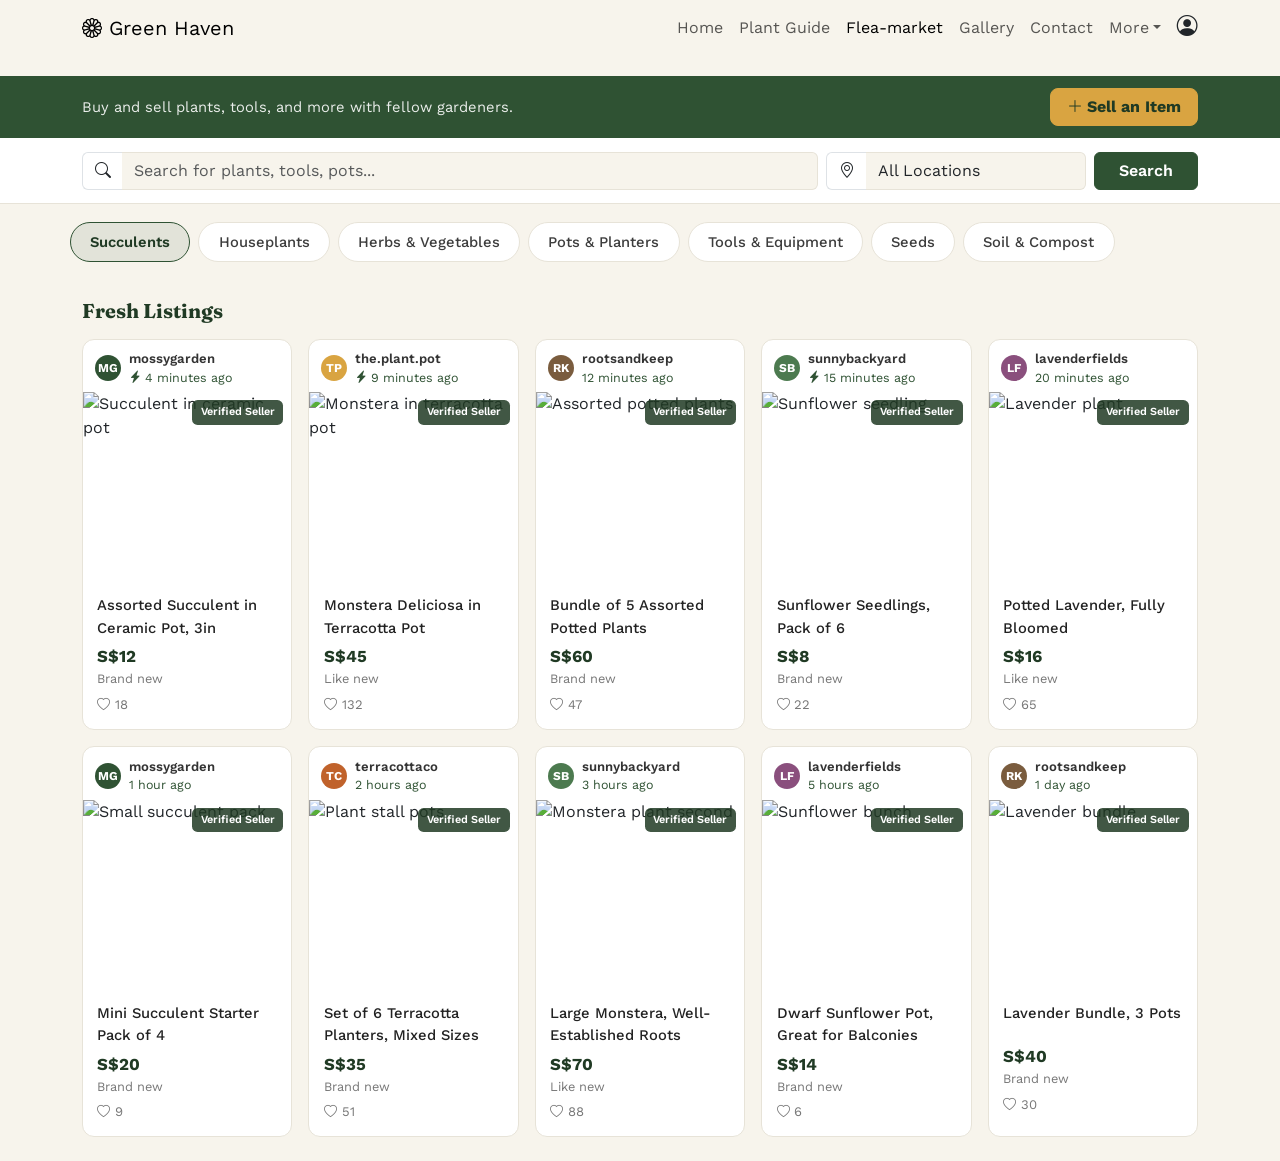
==== Flea-market.html @ 7d21c36a "Rename marketplace.html to Flea-market.html" ====
<!DOCTYPE html>
<html lang="en">
<head>
  <meta charset="UTF-8" />
  <meta name="viewport" content="width=device-width, initial-scale=1.0" />
  <title>Marketplace | Green Haven</title>

  <link href="https://cdn.jsdelivr.net/npm/bootstrap@5.3.3/dist/css/bootstrap.min.css" rel="stylesheet">
  <link rel="stylesheet" href="https://cdn.jsdelivr.net/npm/bootstrap-icons@1.11.3/font/bootstrap-icons.css">
  <link rel="preconnect" href="https://fonts.googleapis.com">
  <link href="https://fonts.googleapis.com/css2?family=Fraunces:opsz,wght@9..144,400;9..144,600;9..144,700&family=Work+Sans:wght@400;500;600;700&display=swap" rel="stylesheet">
  <link rel="stylesheet" href="theme.css">

  <!-- ============================================================
       MARKETPLACE-SPECIFIC STYLES
       Same forest-green / cream palette as the rest of Green Haven.
       Layout (top search bar, category pill row, listing grid with
       seller/avatar/timestamp/price/likes) is inspired by classic
       marketplace UIs, rebuilt here with original branding, copy,
       and gardening-specific categories/listings.
       ============================================================ -->
  <style>
    :root {
      --gh-forest: #2f5233;
      --gh-forest-dark: #203a24;
      --gh-cream: #f7f4ec;
      --gh-gold: #d9a441;
      --gh-border: #e7e3d8;
    }

    body {
      font-family: 'Work Sans', sans-serif;
      background-color: var(--gh-cream);
      padding-top: 4.75rem; /* space for the fixed navbar above */
    }
    h1, h2, h3, .brand-font { font-family: 'Fraunces', serif; }

    /* Login icon used in the shared navbar (index-7.html) */
    .nav-login-icon {
      color: inherit;
      font-size: 1.3rem;
      line-height: 1;
      margin-left: .5rem;
      display: inline-flex;
      align-items: center;
    }
    .nav-login-icon:hover { color: var(--gh-gold); }

    /* ---------- Sell bar (sits below the fixed navbar) ---------- */
    .sell-bar {
      background: var(--gh-forest);
      padding: .75rem 0;
    }
    .sell-bar-label {
      color: rgba(255,255,255,0.9);
      font-size: .92rem;
    }
    .btn-sell {
      background: var(--gh-gold);
      border-color: var(--gh-gold);
      color: var(--gh-forest-dark);
      font-weight: 700;
      border-radius: .5rem;
    }
    .btn-sell:hover {
      background: #c8933a;
      border-color: #c8933a;
      color: var(--gh-forest-dark);
    }

    /* ---------- Search row ---------- */
    .search-row { background: #fff; border-bottom: 1px solid var(--gh-border); padding: .85rem 0; }
    .search-row .form-control, .search-row .form-select {
      border-color: var(--gh-border);
      background: var(--gh-cream);
    }
    .search-row .form-control:focus, .search-row .form-select:focus {
      border-color: var(--gh-forest);
      box-shadow: 0 0 0 .2rem rgba(47,82,51,.12);
    }
    .btn-market-search {
      background: var(--gh-forest); border-color: var(--gh-forest); color: #fff; font-weight: 600;
    }
    .btn-market-search:hover { background: var(--gh-forest-dark); color: #fff; }

    /* ---------- Category pills ---------- */
    .category-row { padding: 1.1rem 0 .3rem; }
    .cat-pill {
      border: 1px solid var(--gh-border);
      background: #fff;
      color: #3d3d3d;
      border-radius: 2rem;
      padding: .5rem 1.2rem;
      font-weight: 500;
      font-size: .92rem;
      white-space: nowrap;
    }
    .cat-pill.active {
      background: rgba(47,82,51,.1);
      border-color: var(--gh-forest);
      color: var(--gh-forest-dark);
      font-weight: 600;
    }
    .cat-pill:hover { border-color: var(--gh-forest); }

    /* ---------- Listing cards ---------- */
    .listing-card {
      border: 1px solid var(--gh-border);
      border-radius: .75rem;
      overflow: hidden;
      background: #fff;
      transition: box-shadow .15s ease, transform .15s ease;
      height: 100%;
    }
    .listing-card:hover {
      box-shadow: 0 .75rem 1.5rem rgba(32,58,36,.10);
      transform: translateY(-2px);
    }
    .listing-seller {
      display: flex; align-items: center; gap: .5rem;
      padding: .6rem .75rem .3rem;
      font-size: .82rem;
    }
    .seller-avatar {
      width: 26px; height: 26px; border-radius: 50%;
      display: flex; align-items: center; justify-content: center;
      color: #fff; font-weight: 700; font-size: .75rem; flex-shrink: 0;
    }
    .seller-name { font-weight: 600; color: #333; }
    .seller-time { color: var(--gh-forest); font-size: .78rem; }
    .listing-img-wrap { position: relative; }
    .listing-img-wrap img { width: 100%; height: 190px; object-fit: cover; display: block; }
    .verified-badge {
      position: absolute; top: .5rem; right: .5rem;
      background: rgba(32,58,36,.85);
      color: #fff; font-size: .68rem; font-weight: 600;
      padding: .25rem .55rem; border-radius: .35rem;
    }
    .listing-body { padding: .75rem .9rem .9rem; }
    .listing-title {
      font-size: .92rem; font-weight: 500; color: #222;
      display: -webkit-box; -webkit-line-clamp: 2; -webkit-box-orient: vertical;
      overflow: hidden; min-height: 2.5em; margin-bottom: .35rem;
    }
    .listing-price { font-weight: 700; font-size: 1.05rem; color: var(--gh-forest-dark); }
    .listing-condition { font-size: .8rem; color: #777; margin-bottom: .4rem; }
    .listing-likes { font-size: .82rem; color: #777; display: flex; align-items: center; gap: .3rem; }

    .section-heading {
      font-weight: 700; color: var(--gh-forest-dark); margin: 0;
    }
  </style>
</head>
<body>

  <!-- ============================================================
       SITE NAVBAR — same nav used across the rest of Green Haven
       (Home / Plant Guide / Flea-market / Gallery / Contact / More
       dropdown / login icon), fixed to the top and unchanged.
       ============================================================ -->
  <nav class="navbar navbar-expand-lg fixed-top navbar-custom">
    <div class="container">
      <a class="navbar-brand" href="index.html">
        <i class="bi bi-flower1"></i> Green Haven
      </a>
      <button class="navbar-toggler" type="button" data-bs-toggle="collapse" data-bs-target="#navMenu">
        <span class="navbar-toggler-icon"></span>
      </button>
      <div class="collapse navbar-collapse" id="navMenu">
        <ul class="navbar-nav ms-auto align-items-lg-center">
          <li class="nav-item"><a class="nav-link" href="index.html">Home</a></li>
          <li class="nav-item"><a class="nav-link" href="plant-guide.html">Plant Guide</a></li>
          <li class="nav-item"><a class="nav-link active" aria-current="page" href="Flea-market.html">Flea-market</a></li>
          <li class="nav-item"><a class="nav-link" href="gallery.html">Gallery</a></li>
          <li class="nav-item"><a class="nav-link" href="contact.html">Contact</a></li>
          <li class="nav-item dropdown">
            <a class="nav-link dropdown-toggle" href="#" role="button" data-bs-toggle="dropdown" aria-expanded="false">More</a>
            <ul class="dropdown-menu dropdown-menu-end">
              <li><a class="dropdown-item" href="#seasons">Seasonal Calendar</a></li>
              <li><a class="dropdown-item" href="#faq">FAQ</a></li>
              <li><hr class="dropdown-divider"></li>
              <li><a class="dropdown-item" href="#checklist">Free Checklist</a></li>
            </ul>
          </li>
          <li class="nav-item">
            <a class="nav-login-icon" href="login.html" aria-label="Log in" title="Log in">
              <i class="bi bi-person-circle"></i>
            </a>
          </li>
        </ul>
      </div>
    </div>
  </nav>

  <!-- ============================================================
       SELL BAR — sits directly below the fixed navbar (not inside
       it), so the Sell button has its own row and never competes
       with the nav links for space.
       ============================================================ -->
  <div class="sell-bar">
    <div class="container d-flex justify-content-between align-items-center flex-wrap gap-2">
      <span class="sell-bar-label">Buy and sell plants, tools, and more with fellow gardeners.</span>
      <button class="btn btn-sell px-3"><i class="bi bi-plus-lg me-1"></i>Sell an Item</button>
    </div>
  </div>

  <!-- ============================================================
       SEARCH ROW
       ============================================================ -->
  <div class="search-row">
    <div class="container d-flex flex-column flex-md-row gap-2">
      <div class="input-group flex-grow-1">
        <span class="input-group-text bg-white border-end-0"><i class="bi bi-search"></i></span>
        <input type="text" class="form-control border-start-0" placeholder="Search for plants, tools, pots...">
      </div>
      <div class="input-group" style="max-width: 260px;">
        <span class="input-group-text bg-white border-end-0"><i class="bi bi-geo-alt"></i></span>
        <select class="form-select border-start-0">
          <option>All Locations</option>
          <option>North</option>
          <option>South</option>
          <option>East</option>
          <option>West</option>
        </select>
      </div>
      <button class="btn btn-market-search px-4">Search</button>
    </div>
  </div>

  <!-- ============================================================
       CATEGORY PILLS
       ============================================================ -->
  <div class="container category-row">
    <div class="d-flex gap-2 overflow-auto pb-2">
      <button class="cat-pill active">Succulents</button>
      <button class="cat-pill">Houseplants</button>
      <button class="cat-pill">Herbs &amp; Vegetables</button>
      <button class="cat-pill">Pots &amp; Planters</button>
      <button class="cat-pill">Tools &amp; Equipment</button>
      <button class="cat-pill">Seeds</button>
      <button class="cat-pill">Soil &amp; Compost</button>
    </div>
  </div>

  <!-- ============================================================
       LISTING GRID
       ============================================================ -->
  <div class="container py-4">
    <h2 class="section-heading h5 mb-3">Fresh Listings</h2>

    <div class="row row-cols-2 row-cols-sm-3 row-cols-md-4 row-cols-lg-5 g-3">

      <div class="col">
        <div class="listing-card">
          <div class="listing-seller">
            <div class="seller-avatar" style="background:#2f5233;">MG</div>
            <div>
              <div class="seller-name">mossygarden</div>
              <div class="seller-time"><i class="bi bi-lightning-charge-fill"></i> 4 minutes ago</div>
            </div>
          </div>
          <div class="listing-img-wrap">
            <img src="https://images.unsplash.com/photo-1567440140538-b4ca8765ce75?w=500" alt="Succulent in ceramic pot">
            <span class="verified-badge">Verified Seller</span>
          </div>
          <div class="listing-body">
            <div class="listing-title">Assorted Succulent in Ceramic Pot, 3in</div>
            <div class="listing-price">S$12</div>
            <div class="listing-condition">Brand new</div>
            <div class="listing-likes"><i class="bi bi-heart"></i> 18</div>
          </div>
        </div>
      </div>

      <div class="col">
        <div class="listing-card">
          <div class="listing-seller">
            <div class="seller-avatar" style="background:#d9a441;">TP</div>
            <div>
              <div class="seller-name">the.plant.pot</div>
              <div class="seller-time"><i class="bi bi-lightning-charge-fill"></i> 9 minutes ago</div>
            </div>
          </div>
          <div class="listing-img-wrap">
            <img src="https://images.unsplash.com/photo-1762755647813-017e128a4ba0?w=500" alt="Monstera in terracotta pot">
            <span class="verified-badge">Verified Seller</span>
          </div>
          <div class="listing-body">
            <div class="listing-title">Monstera Deliciosa in Terracotta Pot</div>
            <div class="listing-price">S$45</div>
            <div class="listing-condition">Like new</div>
            <div class="listing-likes"><i class="bi bi-heart"></i> 132</div>
          </div>
        </div>
      </div>

      <div class="col">
        <div class="listing-card">
          <div class="listing-seller">
            <div class="seller-avatar" style="background:#7a5c3e;">RK</div>
            <div>
              <div class="seller-name">rootsandkeep</div>
              <div class="seller-time">12 minutes ago</div>
            </div>
          </div>
          <div class="listing-img-wrap">
            <img src="https://images.unsplash.com/photo-1520157646479-22f25713523d?w=500" alt="Assorted potted plants">
            <span class="verified-badge">Verified Seller</span>
          </div>
          <div class="listing-body">
            <div class="listing-title">Bundle of 5 Assorted Potted Plants</div>
            <div class="listing-price">S$60</div>
            <div class="listing-condition">Brand new</div>
            <div class="listing-likes"><i class="bi bi-heart"></i> 47</div>
          </div>
        </div>
      </div>

      <div class="col">
        <div class="listing-card">
          <div class="listing-seller">
            <div class="seller-avatar" style="background:#4c7a4f;">SB</div>
            <div>
              <div class="seller-name">sunnybackyard</div>
              <div class="seller-time"><i class="bi bi-lightning-charge-fill"></i> 15 minutes ago</div>
            </div>
          </div>
          <div class="listing-img-wrap">
            <img src="https://images.unsplash.com/photo-1470509037663-253afd7f0f51?w=500" alt="Sunflower seedling">
            <span class="verified-badge">Verified Seller</span>
          </div>
          <div class="listing-body">
            <div class="listing-title">Sunflower Seedlings, Pack of 6</div>
            <div class="listing-price">S$8</div>
            <div class="listing-condition">Brand new</div>
            <div class="listing-likes"><i class="bi bi-heart"></i> 22</div>
          </div>
        </div>
      </div>

      <div class="col">
        <div class="listing-card">
          <div class="listing-seller">
            <div class="seller-avatar" style="background:#8a4f7d;">LF</div>
            <div>
              <div class="seller-name">lavenderfields</div>
              <div class="seller-time">20 minutes ago</div>
            </div>
          </div>
          <div class="listing-img-wrap">
            <img src="https://images.unsplash.com/photo-1466781783364-36c955e42a7f?w=500" alt="Lavender plant">
            <span class="verified-badge">Verified Seller</span>
          </div>
          <div class="listing-body">
            <div class="listing-title">Potted Lavender, Fully Bloomed</div>
            <div class="listing-price">S$16</div>
            <div class="listing-condition">Like new</div>
            <div class="listing-likes"><i class="bi bi-heart"></i> 65</div>
          </div>
        </div>
      </div>

      <div class="col">
        <div class="listing-card">
          <div class="listing-seller">
            <div class="seller-avatar" style="background:#2f5233;">MG</div>
            <div>
              <div class="seller-name">mossygarden</div>
              <div class="seller-time">1 hour ago</div>
            </div>
          </div>
          <div class="listing-img-wrap">
            <img src="https://images.unsplash.com/photo-1567440140538-b4ca8765ce75?w=500" alt="Small succulent pack">
            <span class="verified-badge">Verified Seller</span>
          </div>
          <div class="listing-body">
            <div class="listing-title">Mini Succulent Starter Pack of 4</div>
            <div class="listing-price">S$20</div>
            <div class="listing-condition">Brand new</div>
            <div class="listing-likes"><i class="bi bi-heart"></i> 9</div>
          </div>
        </div>
      </div>

      <div class="col">
        <div class="listing-card">
          <div class="listing-seller">
            <div class="seller-avatar" style="background:#c0622b;">TC</div>
            <div>
              <div class="seller-name">terracottaco</div>
              <div class="seller-time">2 hours ago</div>
            </div>
          </div>
          <div class="listing-img-wrap">
            <img src="https://images.unsplash.com/photo-1520157646479-22f25713523d?w=500" alt="Plant stall pots">
            <span class="verified-badge">Verified Seller</span>
          </div>
          <div class="listing-body">
            <div class="listing-title">Set of 6 Terracotta Planters, Mixed Sizes</div>
            <div class="listing-price">S$35</div>
            <div class="listing-condition">Brand new</div>
            <div class="listing-likes"><i class="bi bi-heart"></i> 51</div>
          </div>
        </div>
      </div>

      <div class="col">
        <div class="listing-card">
          <div class="listing-seller">
            <div class="seller-avatar" style="background:#4c7a4f;">SB</div>
            <div>
              <div class="seller-name">sunnybackyard</div>
              <div class="seller-time">3 hours ago</div>
            </div>
          </div>
          <div class="listing-img-wrap">
            <img src="https://images.unsplash.com/photo-1762755647813-017e128a4ba0?w=500" alt="Monstera plant second">
            <span class="verified-badge">Verified Seller</span>
          </div>
          <div class="listing-body">
            <div class="listing-title">Large Monstera, Well-Established Roots</div>
            <div class="listing-price">S$70</div>
            <div class="listing-condition">Like new</div>
            <div class="listing-likes"><i class="bi bi-heart"></i> 88</div>
          </div>
        </div>
      </div>

      <div class="col">
        <div class="listing-card">
          <div class="listing-seller">
            <div class="seller-avatar" style="background:#8a4f7d;">LF</div>
            <div>
              <div class="seller-name">lavenderfields</div>
              <div class="seller-time">5 hours ago</div>
            </div>
          </div>
          <div class="listing-img-wrap">
            <img src="https://images.unsplash.com/photo-1470509037663-253afd7f0f51?w=500" alt="Sunflower bunch">
            <span class="verified-badge">Verified Seller</span>
          </div>
          <div class="listing-body">
            <div class="listing-title">Dwarf Sunflower Pot, Great for Balconies</div>
            <div class="listing-price">S$14</div>
            <div class="listing-condition">Brand new</div>
            <div class="listing-likes"><i class="bi bi-heart"></i> 6</div>
          </div>
        </div>
      </div>

      <div class="col">
        <div class="listing-card">
          <div class="listing-seller">
            <div class="seller-avatar" style="background:#7a5c3e;">RK</div>
            <div>
              <div class="seller-name">rootsandkeep</div>
              <div class="seller-time">1 day ago</div>
            </div>
          </div>
          <div class="listing-img-wrap">
            <img src="https://images.unsplash.com/photo-1466781783364-36c955e42a7f?w=500" alt="Lavender bundle">
            <span class="verified-badge">Verified Seller</span>
          </div>
          <div class="listing-body">
            <div class="listing-title">Lavender Bundle, 3 Pots</div>
            <div class="listing-price">S$40</div>
            <div class="listing-condition">Brand new</div>
            <div class="listing-likes"><i class="bi bi-heart"></i> 30</div>
          </div>
        </div>
      </div>

    </div>
  </div>

  <script src="https://cdn.jsdelivr.net/npm/bootstrap@5.3.3/dist/js/bootstrap.bundle.min.js"></script>
  <script>
    // Simple visual toggle for category pills (no filtering logic wired up yet)
    document.querySelectorAll('.cat-pill').forEach(pill => {
      pill.addEventListener('click', () => {
        document.querySelectorAll('.cat-pill').forEach(p => p.classList.remove('active'));
        pill.classList.add('active');
      });
    });
  </script>
</body>
</html>
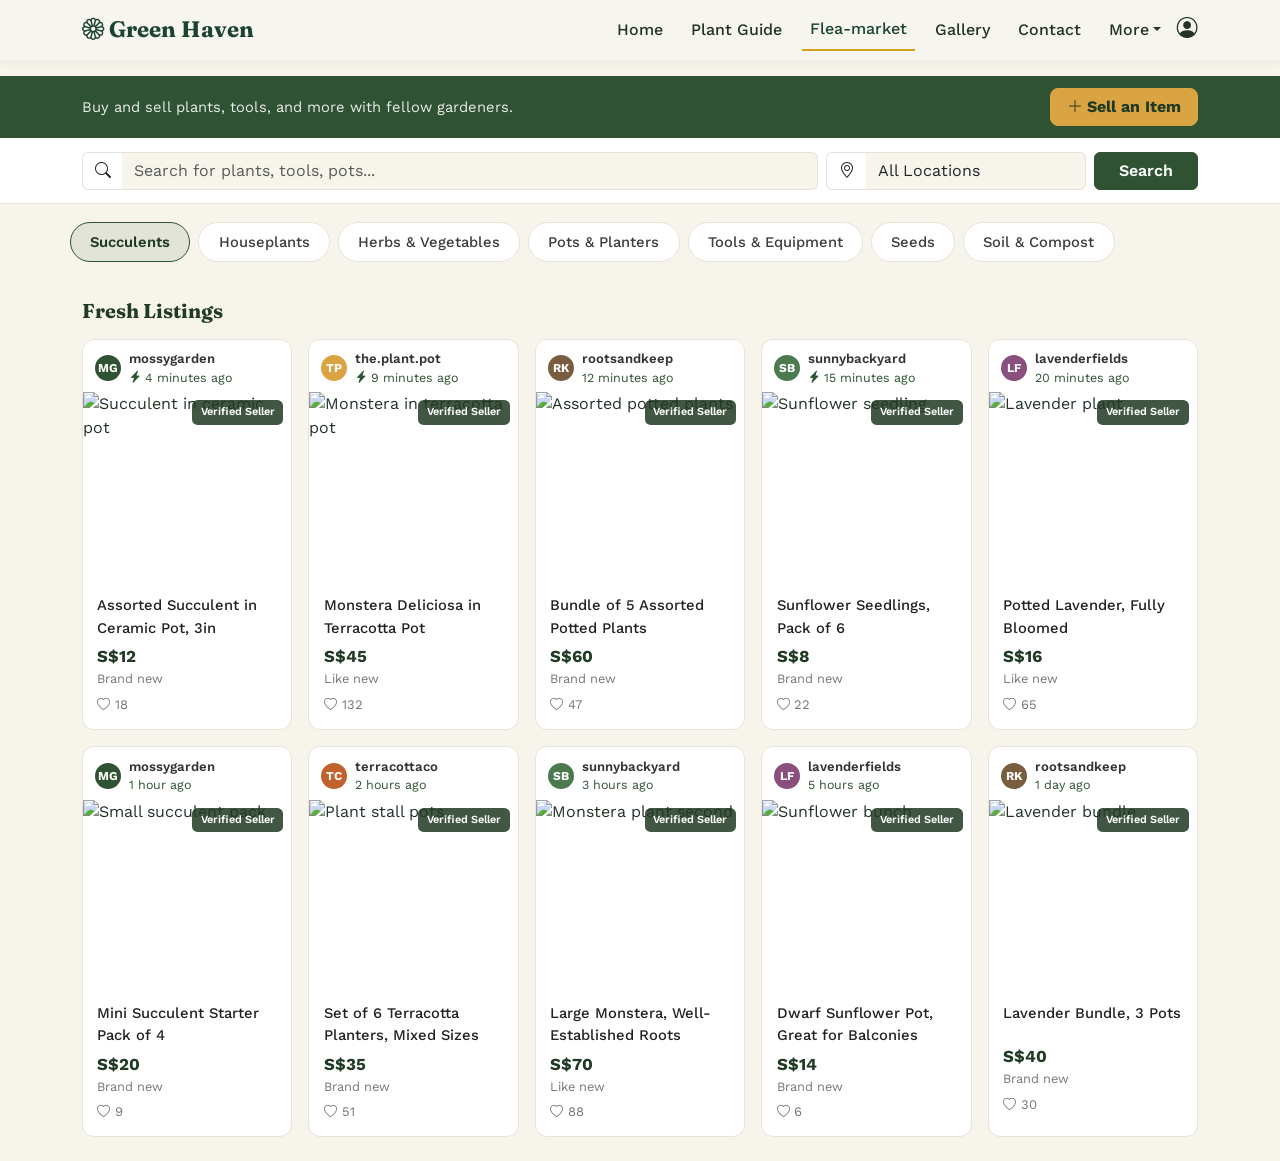
==== commit 944084db: "Update Flea-market.html" ====
--- a/Flea-market.html
+++ b/Flea-market.html
@@ -9,7 +9,7 @@
   <link rel="stylesheet" href="https://cdn.jsdelivr.net/npm/bootstrap-icons@1.11.3/font/bootstrap-icons.css">
   <link rel="preconnect" href="https://fonts.googleapis.com">
   <link href="https://fonts.googleapis.com/css2?family=Fraunces:opsz,wght@9..144,400;9..144,600;9..144,700&family=Work+Sans:wght@400;500;600;700&display=swap" rel="stylesheet">
-  <link rel="stylesheet" href="theme.css">
+  <link rel="stylesheet" href="style.css">
 
   <!-- ============================================================
        MARKETPLACE-SPECIFIC STYLES
@@ -34,6 +34,18 @@
       padding-top: 4.75rem; /* space for the fixed navbar above */
     }
     h1, h2, h3, .brand-font { font-family: 'Fraunces', serif; }
+
+    /* Match the homepage's fonts: Fraunces for the brand/headings,
+       Work Sans for nav links and body copy — set explicitly here
+       so this page matches even if style.css doesn't cover it. */
+    .navbar-custom .navbar-brand {
+      font-family: 'Fraunces', serif;
+      font-weight: 700;
+    }
+    .navbar-custom .nav-link {
+      font-family: 'Work Sans', sans-serif;
+      font-weight: 500;
+    }
 
     /* Login icon used in the shared navbar (index-7.html) */
     .nav-login-icon {
--- a/style.css
+++ b/style.css
@@ -0,0 +1,363 @@
+/* ==================================================================
+   GREEN HAVEN — THEME STYLESHEET
+   ==================================================================
+   What is this file for?
+   HTML builds the STRUCTURE of the page (headings, buttons, boxes).
+   This CSS file controls how that structure LOOKS (colors, fonts,
+   spacing, hover effects). Bootstrap already gives us default
+   styling — everything below either fine-tunes Bootstrap's look or
+   adds styling for things Bootstrap doesn't include out of the box.
+
+   Explaining this file in your presentation = easy marks for
+   "effective use of CSS".
+   ================================================================== */
+
+
+/* ------------------------------------------------------------------
+   1. DESIGN TOKENS (a.k.a. CSS Variables)
+   ------------------------------------------------------------------
+   Think of this block like a box of labelled paint cans sitting on a
+   shelf. Instead of typing the color code "#1b4332" every single
+   time we want that shade of green, we give it a nickname ONE time
+   here — "--forest" — and then reuse that nickname everywhere else
+   in the file by writing var(--forest).
+
+   Why bother? Two big reasons:
+   1) Consistency — every section automatically uses the exact same
+      greens/golds, so the whole site "matches" without us having to
+      manually copy color codes around.
+   2) Easy changes — if you decide the green should be a shade
+      darker, you only edit it in this ONE spot, and it updates
+      everywhere on the whole site automatically.
+
+   :root just means "the whole page can see these variables."
+------------------------------------------------------------------- */
+:root {
+  --forest: #1b4332;      /* deep green  - headings, navbar, footer   */
+  --sage: #74a57f;        /* mid green   - secondary accents          */
+  --parchment: #f7f5ef;   /* warm off-white - section backgrounds     */
+  --marigold: #d4a017;    /* golden accent - buttons, highlights      */
+  --text-dark: #223227;   /* default body text color                 */
+
+  --font-display: 'Fraunces', serif;    /* used for headings only    */
+  --font-body: 'Work Sans', sans-serif; /* used for normal paragraphs*/
+}
+
+/* The <body> tag wraps the ENTIRE visible page, so styling it here
+   sets the "default" look that every other element inherits from,
+   unless we override it later. */
+body {
+  font-family: var(--font-body);   /* use our body font everywhere by default */
+  color: var(--text-dark);         /* default text color                      */
+  background-color: #ffffff;       /* plain white page background             */
+
+  /* Our navbar is "fixed-top" (stuck to the top of the screen, see
+     the HTML file). Without this next line, the hero section would
+     be hidden UNDERNEATH the navbar when the page first loads. This
+     padding pushes all the page content down just enough to clear it. */
+  padding-top: 70px;
+}
+
+/* Apply our chosen "display" font to every heading and the logo text,
+   so they all feel like they belong to the same brand. */
+h1, h2, h3, .navbar-brand {
+  font-family: var(--font-display);
+}
+
+
+/* ------------------------------------------------------------------
+   2. NAVBAR
+   ------------------------------------------------------------------
+   Bootstrap gives the navbar its basic behavior (the hamburger menu,
+   the collapsing on mobile, etc). Here we're just repainting its
+   colors to match our garden theme instead of Bootstrap's defaults.
+------------------------------------------------------------------- */
+.navbar-custom {
+  background-color: var(--parchment);
+  box-shadow: 0 2px 10px rgba(0,0,0,0.06); /* a very soft shadow underneath the bar */
+}
+
+.navbar-custom .navbar-brand {
+  color: var(--forest);
+  font-weight: 700;   /* 700 = bold */
+  font-size: 1.4rem;  /* "rem" is a relative unit; 1.4rem = 1.4x the default text size */
+}
+
+.navbar-custom .nav-link {
+  color: var(--text-dark);
+  font-weight: 500;       /* slightly bold, but lighter than the logo */
+  margin-left: 0.75rem;   /* adds a bit of breathing room between menu links */
+}
+
+/* This rule fires in TWO situations:
+   (a) .active     -> the link for whatever page you're currently on
+   (b) :hover      -> whenever the mouse is resting on top of a link
+   Both get the same treatment: turn green and get a gold underline,
+   so it's obvious to the user where they are / what they're pointing at. */
+.navbar-custom .nav-link.active,
+.navbar-custom .nav-link:hover {
+  color: var(--forest);
+  border-bottom: 2px solid var(--marigold);
+}
+
+
+/* ------------------------------------------------------------------
+   3. HERO SECTION (the big banner at the top of the homepage)
+   ------------------------------------------------------------------
+   This is plain CSS rather than a Bootstrap component, because we
+   needed a custom full-screen photo background, which Bootstrap
+   doesn't provide a ready-made class for.
+------------------------------------------------------------------- */
+.hero {
+  min-height: 90vh; /* "vh" = viewport height. 90vh means "90% of the
+                        visible browser window's height," so the hero
+                        always feels big regardless of screen size. */
+
+  /* This next property is doing TWO things stacked on top of each
+     other, separated by the comma:
+       1) linear-gradient(...)  -> a solid dark-green, semi-transparent
+          color tint (the "rgba" numbers include an opacity of 0.72,
+          meaning it's 72% solid, 28% see-through).
+       2) url('...')            -> the actual photo underneath.
+     Layering the dark tint OVER the photo is what keeps our white
+     text easy to read — a photo alone is often too busy/bright for
+     white text to stand out clearly on its own. This is a common,
+     accessible technique called a "scrim" or "overlay". */
+  background:
+    linear-gradient(rgba(27,67,50,0.72), rgba(27,67,50,0.72)),
+    url('https://images.unsplash.com/photo-1416879595882-3373a0480b5b?w=1600') center/cover no-repeat;
+}
+
+/* The small uppercase label above the big headline
+   (e.g. "A COMMUNITY FOR BEGINNER GARDENERS") */
+.eyebrow {
+  letter-spacing: 2px;        /* adds a little space between each letter */
+  text-transform: uppercase;  /* forces the text to show as CAPITAL letters */
+  color: var(--marigold);
+  font-size: 0.9rem;
+  font-weight: 600;
+}
+
+/* Bootstrap's default button colors are blue/gray/etc. Since our
+   "Start Exploring" button needed a custom gold color that matches
+   our theme, we wrote our own class instead of using a built-in
+   Bootstrap button color. */
+.btn-hero {
+  background-color: var(--marigold);
+  color: var(--forest);
+  font-weight: 600;
+  border: none;
+  border-radius: 50px;   /* a large radius like this makes a "pill" shape */
+  padding: 0.75rem 2rem; /* top/bottom padding, then left/right padding */
+
+  /* "transition" tells the browser: "if certain properties change
+     (like on hover, below), don't snap instantly — animate smoothly
+     over 0.2 seconds instead." */
+  transition: transform 0.2s ease, box-shadow 0.2s ease;
+}
+
+/* :hover = "only apply these styles while the mouse is over the button."
+   Together with the transition above, this creates a small, smooth
+   "lift up" animation whenever someone hovers the button. */
+.btn-hero:hover {
+  transform: translateY(-2px); /* moves the button UP by 2 pixels    */
+  box-shadow: 0 6px 16px rgba(0,0,0,0.25); /* adds a soft drop-shadow beneath it */
+  color: var(--forest);
+}
+
+/* A second button style — outlined instead of filled, used for
+   less "urgent" actions like "See All Plants". */
+.btn-outline-forest {
+  border: 2px solid var(--forest);
+  color: var(--forest);
+  border-radius: 50px;
+  font-weight: 600;
+  padding: 0.5rem 1.5rem;
+}
+.btn-outline-forest:hover {
+  background-color: var(--forest); /* fills solid green on hover */
+  color: white;
+}
+
+/* The "Seed / Sprout / Bloom" row underneath the hero button.
+   flex-direction: column stacks the icon ABOVE its text label,
+   instead of side-by-side. */
+.growth-step {
+  color: white;
+  display: flex;
+  flex-direction: column;
+  align-items: center;  /* centers the icon + text horizontally */
+  gap: 0.4rem;           /* small space between the icon and its label */
+  font-size: 0.9rem;
+}
+.stage-icon {
+  font-size: 1.6rem;
+  color: var(--marigold);
+}
+
+
+/* ------------------------------------------------------------------
+   4. GENERAL SECTIONS, CARDS
+   ------------------------------------------------------------------ */
+
+/* Shared style for every big section heading, like
+   "Why People Love Gardening" or "Featured Plants". */
+.section-title {
+  font-weight: 600;
+  color: var(--forest);
+  position: relative;
+}
+
+/* A soft background color used to visually separate one section
+   from the plain-white sections around it (like alternating stripes
+   on a page, which helps guide the eye down the page). */
+.bg-light-green {
+  background-color: var(--parchment);
+}
+
+/* ---- Benefit cards (Stress Relief, Better Air Quality, etc.) ---- */
+.benefit-card {
+  border: none;                              /* remove Bootstrap's default thin border */
+  border-radius: 16px;                       /* rounded corners            */
+  box-shadow: 0 4px 14px rgba(0,0,0,0.06);   /* soft shadow so it "lifts" off the page */
+  transition: transform 0.25s ease, box-shadow 0.25s ease; /* smooth hover animation */
+}
+.benefit-card:hover {
+  transform: translateY(-6px);               /* the card floats upward on hover        */
+  box-shadow: 0 10px 24px rgba(0,0,0,0.12);  /* shadow gets bigger/softer to sell the "lift" */
+}
+.benefit-icon {
+  font-size: 2rem;
+  color: var(--sage);
+  margin-bottom: 0.75rem;
+}
+
+/* ---- Plant cards (Rose, Sunflower, Lavender...) ---- */
+.plant-card {
+  border: none;
+  border-radius: 16px;
+  overflow: hidden;   /* important! this clips the image corners so they
+                          respect the card's rounded border-radius above */
+  box-shadow: 0 4px 14px rgba(0,0,0,0.08);
+  transition: transform 0.25s ease;
+}
+.plant-card:hover {
+  transform: translateY(-6px);
+}
+.plant-card img {
+  height: 200px;        /* forces every photo to the same height, even if
+                            the original images are different sizes     */
+  object-fit: cover;    /* crops the image neatly to fill that height,
+                            instead of stretching/squashing it           */
+}
+
+
+/* ------------------------------------------------------------------
+   5. FOOTER
+   ------------------------------------------------------------------ */
+.footer {
+  background-color: var(--forest);
+}
+.footer-link {
+  color: var(--parchment);
+  text-decoration: none;   /* removes the default underline on links */
+}
+.footer-link:hover {
+  color: var(--marigold);
+}
+
+
+/* ------------------------------------------------------------------
+   6. BACK-TO-TOP BUTTON
+   ------------------------------------------------------------------
+   This button lives in the HTML the whole time, but starts out
+   invisible (display: none). It's our main.js file (see that file's
+   comments) that changes this "display" value to make it appear
+   once the user has scrolled down the page.
+------------------------------------------------------------------- */
+.back-to-top {
+  position: fixed;   /* stays in the same spot on screen even while
+                         the rest of the page scrolls underneath it   */
+  bottom: 24px;
+  right: 24px;
+  border-radius: 50%;  /* 50% radius on a square-ish button = a circle */
+  width: 48px;
+  height: 48px;
+  display: none;       /* hidden by default — JavaScript turns this on */
+  align-items: center;
+  justify-content: center;
+  z-index: 1000;       /* makes sure this button floats ABOVE other content,
+                           instead of getting hidden behind it          */
+}
+
+.nav-login-icon {
+  color: var(--forest);
+  font-size: 1.3rem;
+  margin-left: 0.75rem;
+  line-height: 1;
+  transition: color 0.15s ease;
+}
+.nav-login-icon:hover {
+  color: var(--marigold);
+}
+
+
+/* ==================================================================
+   7. GALLERY PAGE
+   ==================================================================
+   Everything below is specific to gallery.html: the smaller page
+   banner, the "upload your own photo" card, and the photo grid +
+   lightbox. It reuses the same design tokens (colors/fonts) as the
+   rest of the site so it feels like part of the same theme.
+   ================================================================== */
+
+/* Smaller version of the homepage hero, used as the page banner on
+   every "inner" page (like Gallery) instead of the full-height one. */
+.gallery-hero {
+  min-height: 40vh;
+  background: var(--forest);
+}
+
+/* ---- Upload card ---- */
+.upload-card {
+  border: none;
+  border-radius: 20px;
+  box-shadow: 0 6px 20px rgba(0,0,0,0.08);
+}
+
+/* The big clickable/droppable box where a visitor picks their photo.
+   Dashed border is a common visual convention for "drop a file here". */
+.upload-dropzone {
+  border: 2px dashed var(--sage);
+  border-radius: 16px;
+  padding: 2rem;
+  cursor: pointer;
+  background-color: var(--parchment);
+  transition: background-color 0.2s ease, border-color 0.2s ease;
+  min-height: 160px;
+  outline: none;
+}
+.upload-dropzone:hover,
+.upload-dropzone.dragover {
+  background-color: #eef4ee;
+  border-color: var(--forest);
+}
+.upload-icon {
+  font-size: 2.2rem;
+  color: var(--forest);
+  margin-bottom: 0.5rem;
+}
+/* Once a photo is chosen, we swap the icon/text prompt for a small
+   thumbnail preview of the actual file the visitor picked. */
+.upload-dropzone img#previewImg {
+  max-height: 140px;
+  border-radius: 10px;
+  margin-top: 0.75rem;
+  object-fit: cover;
+}
+
+.upload-dropzone:focus,
+  #photoInput:focus {
+  outline: none;
+}
+
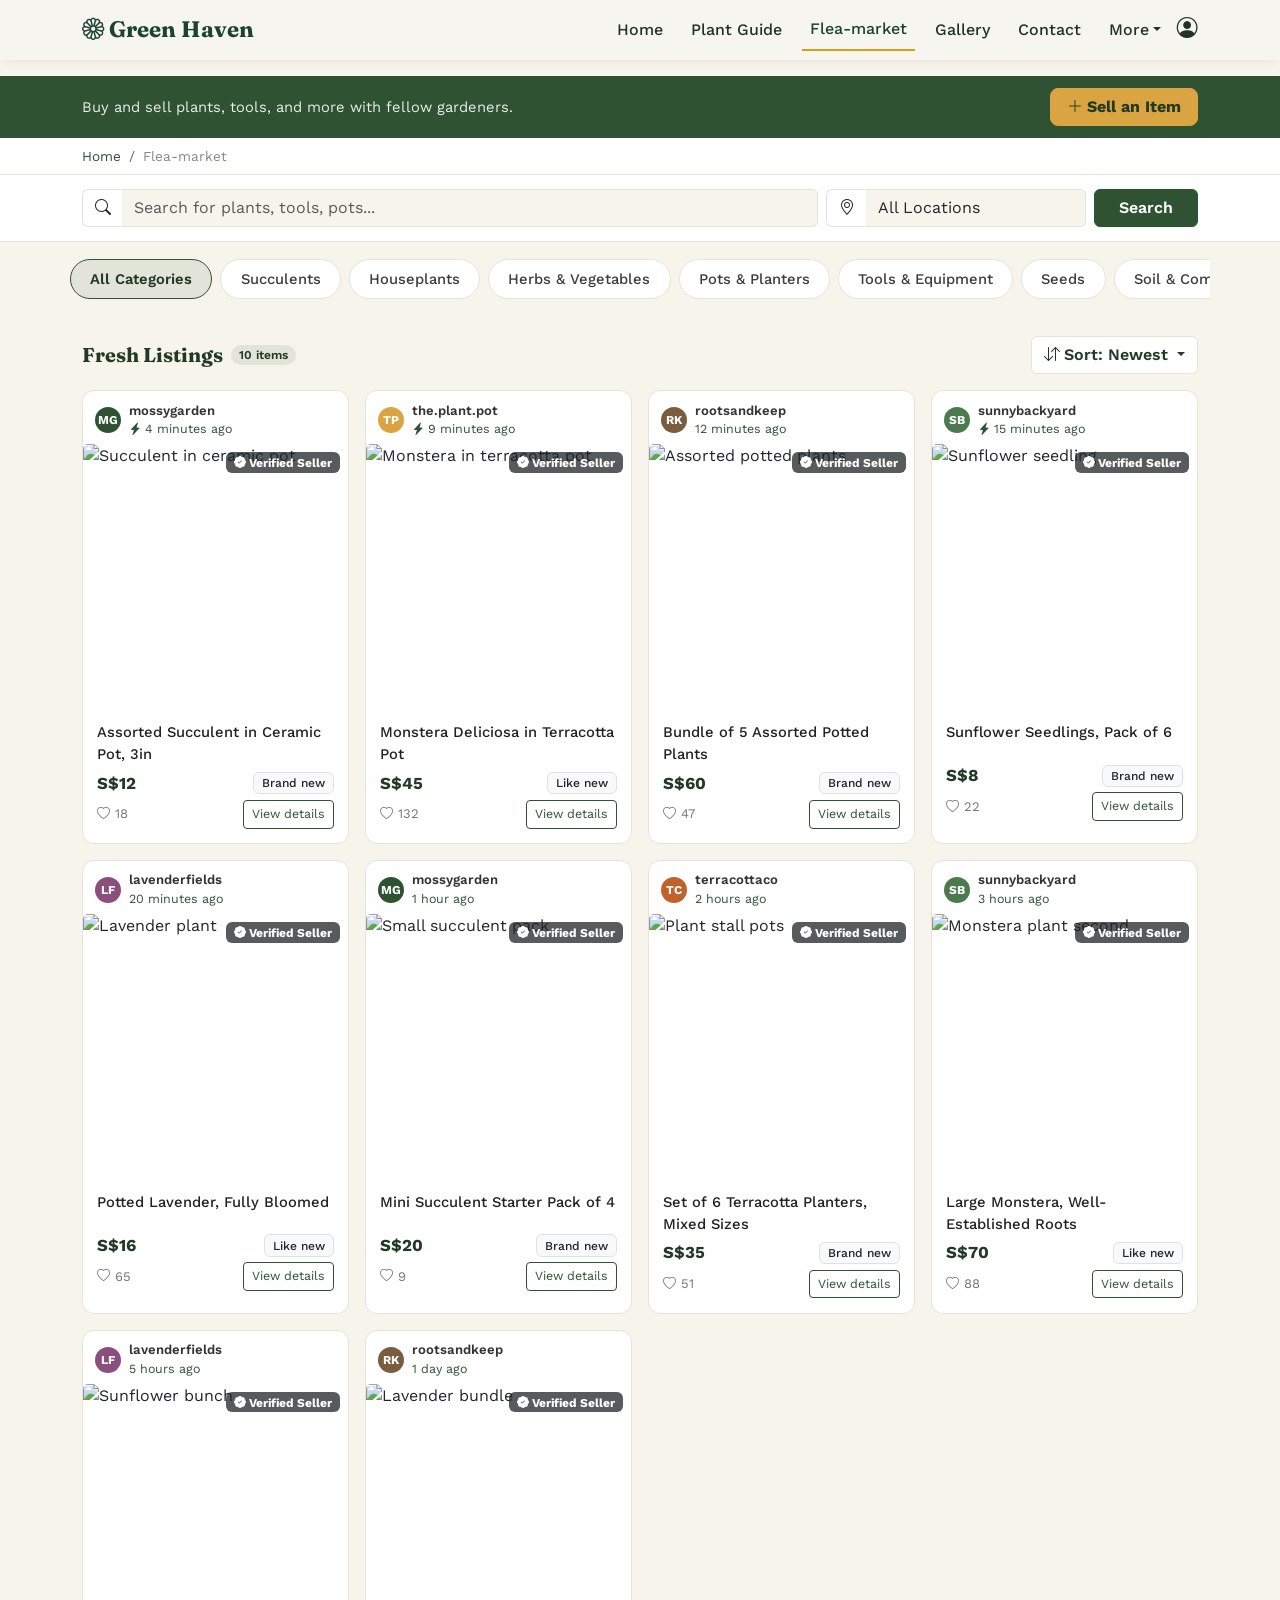
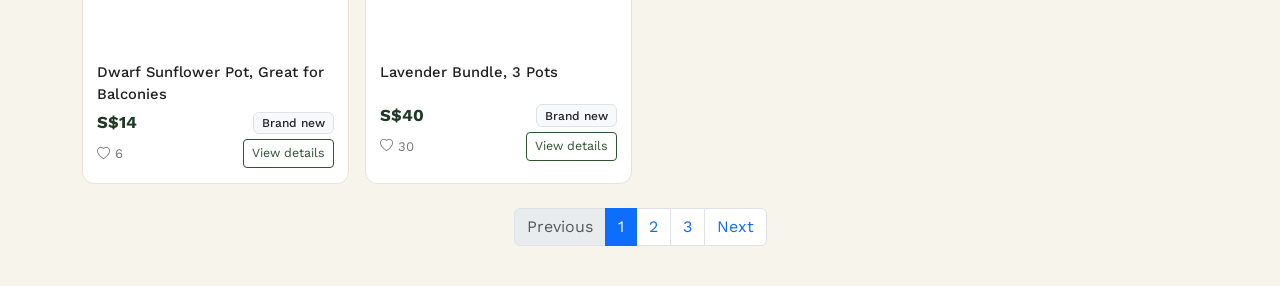
==== commit 51e57c1f: "Update Flea-market.html" ====
--- a/Flea-market.html
+++ b/Flea-market.html
@@ -58,6 +58,13 @@
     }
     .nav-login-icon:hover { color: var(--gh-gold); }
 
+    /* ---------- Breadcrumb ---------- */
+    .breadcrumb-row { background: #fff; border-bottom: 1px solid var(--gh-border); padding: .5rem 0; }
+    .breadcrumb { margin-bottom: 0; font-size: .85rem; }
+    .breadcrumb-item a { color: var(--gh-forest); text-decoration: none; }
+    .breadcrumb-item a:hover { text-decoration: underline; }
+    .breadcrumb-item.active { color: #888; }
+
     /* ---------- Sell bar (sits below the fixed navbar) ---------- */
     .sell-bar {
       background: var(--gh-forest);
@@ -115,7 +122,21 @@
     }
     .cat-pill:hover { border-color: var(--gh-forest); }
 
-    /* ---------- Listing cards ---------- */
+    /* ---------- Sort / toolbar row ---------- */
+    .toolbar-row { display: flex; align-items: center; justify-content: space-between; flex-wrap: wrap; gap: .75rem; }
+    .results-badge { background: rgba(47,82,51,.1); color: var(--gh-forest-dark); font-weight: 600; }
+    #sortDropdownBtn {
+      border-color: var(--gh-border);
+      background: #fff;
+      color: var(--gh-forest-dark);
+      font-weight: 600;
+    }
+    #sortDropdownBtn:hover, #sortDropdownBtn:focus { border-color: var(--gh-forest); }
+    .dropdown-item.active, .dropdown-item:active {
+      background: var(--gh-forest);
+    }
+
+    /* ---------- Listing cards (Bootstrap .card, restyled) ---------- */
     .listing-card {
       border: 1px solid var(--gh-border);
       border-radius: .75rem;
@@ -123,10 +144,15 @@
       background: #fff;
       transition: box-shadow .15s ease, transform .15s ease;
       height: 100%;
+      cursor: pointer;
     }
     .listing-card:hover {
       box-shadow: 0 .75rem 1.5rem rgba(32,58,36,.10);
       transform: translateY(-2px);
+    }
+    .listing-card:focus-visible {
+      outline: 2px solid var(--gh-forest);
+      outline-offset: 2px;
     }
     .listing-seller {
       display: flex; align-items: center; gap: .5rem;
@@ -141,12 +167,9 @@
     .seller-name { font-weight: 600; color: #333; }
     .seller-time { color: var(--gh-forest); font-size: .78rem; }
     .listing-img-wrap { position: relative; }
-    .listing-img-wrap img { width: 100%; height: 190px; object-fit: cover; display: block; }
+    .listing-img-wrap .card-img-top { width: 100%; aspect-ratio: 1 / 1; height: auto; object-fit: cover; display: block; }
     .verified-badge {
       position: absolute; top: .5rem; right: .5rem;
-      background: rgba(32,58,36,.85);
-      color: #fff; font-size: .68rem; font-weight: 600;
-      padding: .25rem .55rem; border-radius: .35rem;
     }
     .listing-body { padding: .75rem .9rem .9rem; }
     .listing-title {
@@ -155,11 +178,36 @@
       overflow: hidden; min-height: 2.5em; margin-bottom: .35rem;
     }
     .listing-price { font-weight: 700; font-size: 1.05rem; color: var(--gh-forest-dark); }
-    .listing-condition { font-size: .8rem; color: #777; margin-bottom: .4rem; }
+    .listing-condition.badge { font-weight: 500; }
     .listing-likes { font-size: .82rem; color: #777; display: flex; align-items: center; gap: .3rem; }
+    .btn-view-details {
+      font-size: .78rem;
+      color: var(--gh-forest);
+      border-color: var(--gh-forest);
+    }
+    .btn-view-details:hover { background: var(--gh-forest); color: #fff; }
 
     .section-heading {
       font-weight: 700; color: var(--gh-forest-dark); margin: 0;
+    }
+
+    .no-results {
+      display: none;
+      text-align: center;
+      padding: 3rem 1rem;
+      color: #777;
+    }
+
+    /* ---------- Details modal ---------- */
+    #listingModal .modal-content { border-radius: .9rem; overflow: hidden; border: none; }
+    #listingModal .modal-header { border-bottom: 1px solid var(--gh-border); }
+    #listingModal .modal-img { width: 100%; max-height: 340px; object-fit: cover; border-radius: .6rem; }
+    #listingModal .modal-price { font-size: 1.6rem; font-weight: 700; color: var(--gh-forest-dark); }
+    #listingModal .list-group-item { border-color: var(--gh-border); font-size: .9rem; }
+    #listingModal .modal-seller-avatar {
+      width: 42px; height: 42px; border-radius: 50%;
+      display: flex; align-items: center; justify-content: center;
+      color: #fff; font-weight: 700; font-size: 1rem; flex-shrink: 0;
     }
   </style>
 </head>
@@ -181,7 +229,7 @@
       <div class="collapse navbar-collapse" id="navMenu">
         <ul class="navbar-nav ms-auto align-items-lg-center">
           <li class="nav-item"><a class="nav-link" href="index.html">Home</a></li>
-          <li class="nav-item"><a class="nav-link" href="plant-guide.html">Plant Guide</a></li>
+          <li class="nav-item"><a class="nav-link" href="plantguide.html">Plant Guide</a></li>
           <li class="nav-item"><a class="nav-link active" aria-current="page" href="Flea-market.html">Flea-market</a></li>
           <li class="nav-item"><a class="nav-link" href="gallery.html">Gallery</a></li>
           <li class="nav-item"><a class="nav-link" href="contact.html">Contact</a></li>
@@ -212,7 +260,21 @@
   <div class="sell-bar">
     <div class="container d-flex justify-content-between align-items-center flex-wrap gap-2">
       <span class="sell-bar-label">Buy and sell plants, tools, and more with fellow gardeners.</span>
-      <button class="btn btn-sell px-3"><i class="bi bi-plus-lg me-1"></i>Sell an Item</button>
+      <button class="btn btn-sell px-3" data-bs-toggle="modal" data-bs-target="#sellModal"><i class="bi bi-plus-lg me-1"></i>Sell an Item</button>
+    </div>
+  </div>
+
+  <!-- ============================================================
+       BREADCRUMB
+       ============================================================ -->
+  <div class="breadcrumb-row">
+    <div class="container">
+      <nav aria-label="breadcrumb">
+        <ol class="breadcrumb">
+          <li class="breadcrumb-item"><a href="index.html">Home</a></li>
+          <li class="breadcrumb-item active" aria-current="page">Flea-market</li>
+        </ol>
+      </nav>
     </div>
   </div>
 
@@ -223,19 +285,19 @@
     <div class="container d-flex flex-column flex-md-row gap-2">
       <div class="input-group flex-grow-1">
         <span class="input-group-text bg-white border-end-0"><i class="bi bi-search"></i></span>
-        <input type="text" class="form-control border-start-0" placeholder="Search for plants, tools, pots...">
+        <input type="text" id="searchInput" class="form-control border-start-0" placeholder="Search for plants, tools, pots...">
       </div>
       <div class="input-group" style="max-width: 260px;">
         <span class="input-group-text bg-white border-end-0"><i class="bi bi-geo-alt"></i></span>
-        <select class="form-select border-start-0">
-          <option>All Locations</option>
-          <option>North</option>
-          <option>South</option>
-          <option>East</option>
-          <option>West</option>
+        <select id="locationSelect" class="form-select border-start-0">
+          <option value="all">All Locations</option>
+          <option value="North">North</option>
+          <option value="South">South</option>
+          <option value="East">East</option>
+          <option value="West">West</option>
         </select>
       </div>
-      <button class="btn btn-market-search px-4">Search</button>
+      <button id="searchBtn" class="btn btn-market-search px-4">Search</button>
     </div>
   </div>
 
@@ -243,14 +305,15 @@
        CATEGORY PILLS
        ============================================================ -->
   <div class="container category-row">
-    <div class="d-flex gap-2 overflow-auto pb-2">
-      <button class="cat-pill active">Succulents</button>
-      <button class="cat-pill">Houseplants</button>
-      <button class="cat-pill">Herbs &amp; Vegetables</button>
-      <button class="cat-pill">Pots &amp; Planters</button>
-      <button class="cat-pill">Tools &amp; Equipment</button>
-      <button class="cat-pill">Seeds</button>
-      <button class="cat-pill">Soil &amp; Compost</button>
+    <div class="d-flex gap-2 overflow-auto pb-2" id="categoryRow">
+      <button class="cat-pill active" data-category="all">All Categories</button>
+      <button class="cat-pill" data-category="Succulents">Succulents</button>
+      <button class="cat-pill" data-category="Houseplants">Houseplants</button>
+      <button class="cat-pill" data-category="Herbs &amp; Vegetables">Herbs &amp; Vegetables</button>
+      <button class="cat-pill" data-category="Pots &amp; Planters">Pots &amp; Planters</button>
+      <button class="cat-pill" data-category="Tools &amp; Equipment">Tools &amp; Equipment</button>
+      <button class="cat-pill" data-category="Seeds">Seeds</button>
+      <button class="cat-pill" data-category="Soil &amp; Compost">Soil &amp; Compost</button>
     </div>
   </div>
 
@@ -258,12 +321,37 @@
        LISTING GRID
        ============================================================ -->
   <div class="container py-4">
-    <h2 class="section-heading h5 mb-3">Fresh Listings</h2>
-
-    <div class="row row-cols-2 row-cols-sm-3 row-cols-md-4 row-cols-lg-5 g-3">
-
-      <div class="col">
-        <div class="listing-card">
+
+    <div class="toolbar-row mb-3">
+      <div class="d-flex align-items-center gap-2">
+        <h2 class="section-heading h5 mb-0">Fresh Listings</h2>
+        <span class="badge results-badge rounded-pill" id="resultsCount">10 items</span>
+      </div>
+
+      <div class="dropdown">
+        <button class="btn btn-outline-secondary dropdown-toggle" type="button" id="sortDropdownBtn" data-bs-toggle="dropdown" aria-expanded="false">
+          <i class="bi bi-arrow-down-up me-1"></i><span id="sortLabel">Sort: Newest</span>
+        </button>
+        <ul class="dropdown-menu dropdown-menu-end" aria-labelledby="sortDropdownBtn">
+          <li><a class="dropdown-item sort-option active" href="#" data-sort="newest">Newest First</a></li>
+          <li><a class="dropdown-item sort-option" href="#" data-sort="price-asc">Price: Low to High</a></li>
+          <li><a class="dropdown-item sort-option" href="#" data-sort="price-desc">Price: High to Low</a></li>
+          <li><a class="dropdown-item sort-option" href="#" data-sort="likes-desc">Most Liked</a></li>
+          <li><a class="dropdown-item sort-option" href="#" data-sort="title-asc">Title: A to Z</a></li>
+        </ul>
+      </div>
+    </div>
+
+    <div class="row row-cols-2 row-cols-sm-3 row-cols-md-3 row-cols-lg-4 g-3" id="listingGrid">
+
+      <div class="col listing-col" data-category="Succulents" data-location="North" data-price="12" data-likes="18" data-minutes="4" data-title="Assorted Succulent in Ceramic Pot, 3in">
+        <div class="card listing-card" tabindex="0" role="button"
+             data-title="Assorted Succulent in Ceramic Pot, 3in"
+             data-price="S$12" data-category="Succulents" data-location="North"
+             data-condition="Brand new" data-likes="18" data-time="4 minutes ago"
+             data-seller="mossygarden" data-avatar-bg="#2f5233" data-avatar-initials="MG"
+             data-img="https://images.unsplash.com/photo-1567440140538-b4ca8765ce75?w=500"
+             data-desc="A cheerful little trio of assorted succulents planted in a glazed ceramic pot. Low-maintenance and perfect for a sunny windowsill or desk. Comes with drainage hole and saucer.">
           <div class="listing-seller">
             <div class="seller-avatar" style="background:#2f5233;">MG</div>
             <div>
@@ -272,20 +360,31 @@
             </div>
           </div>
           <div class="listing-img-wrap">
-            <img src="https://images.unsplash.com/photo-1567440140538-b4ca8765ce75?w=500" alt="Succulent in ceramic pot">
-            <span class="verified-badge">Verified Seller</span>
-          </div>
-          <div class="listing-body">
-            <div class="listing-title">Assorted Succulent in Ceramic Pot, 3in</div>
-            <div class="listing-price">S$12</div>
-            <div class="listing-condition">Brand new</div>
-            <div class="listing-likes"><i class="bi bi-heart"></i> 18</div>
-          </div>
-        </div>
-      </div>
-
-      <div class="col">
-        <div class="listing-card">
+            <img class="card-img-top" src="https://images.unsplash.com/photo-1567440140538-b4ca8765ce75?w=500" alt="Succulent in ceramic pot">
+            <span class="badge bg-dark bg-opacity-75 verified-badge"><i class="bi bi-patch-check-fill"></i> Verified Seller</span>
+          </div>
+          <div class="card-body listing-body">
+            <div class="listing-title card-title">Assorted Succulent in Ceramic Pot, 3in</div>
+            <div class="d-flex justify-content-between align-items-center mb-1">
+              <span class="listing-price">S$12</span>
+              <span class="badge bg-light text-dark border listing-condition">Brand new</span>
+            </div>
+            <div class="d-flex justify-content-between align-items-center">
+              <div class="listing-likes"><i class="bi bi-heart"></i> 18</div>
+              <button type="button" class="btn btn-outline-secondary btn-sm btn-view-details">View details</button>
+            </div>
+          </div>
+        </div>
+      </div>
+
+      <div class="col listing-col" data-category="Houseplants" data-location="East" data-price="45" data-likes="132" data-minutes="9" data-title="Monstera Deliciosa in Terracotta Pot">
+        <div class="card listing-card" tabindex="0" role="button"
+             data-title="Monstera Deliciosa in Terracotta Pot"
+             data-price="S$45" data-category="Houseplants" data-location="East"
+             data-condition="Like new" data-likes="132" data-time="9 minutes ago"
+             data-seller="the.plant.pot" data-avatar-bg="#d9a441" data-avatar-initials="TP"
+             data-img="https://images.unsplash.com/photo-1762755647813-017e128a4ba0?w=500"
+             data-desc="Healthy Monstera deliciosa with several fenestrated leaves, potted in a classic terracotta planter. Thriving in indirect light. Minor cosmetic scuff on the pot rim, plant itself is in great shape.">
           <div class="listing-seller">
             <div class="seller-avatar" style="background:#d9a441;">TP</div>
             <div>
@@ -294,20 +393,31 @@
             </div>
           </div>
           <div class="listing-img-wrap">
-            <img src="https://images.unsplash.com/photo-1762755647813-017e128a4ba0?w=500" alt="Monstera in terracotta pot">
-            <span class="verified-badge">Verified Seller</span>
-          </div>
-          <div class="listing-body">
-            <div class="listing-title">Monstera Deliciosa in Terracotta Pot</div>
-            <div class="listing-price">S$45</div>
-            <div class="listing-condition">Like new</div>
-            <div class="listing-likes"><i class="bi bi-heart"></i> 132</div>
-          </div>
-        </div>
-      </div>
-
-      <div class="col">
-        <div class="listing-card">
+            <img class="card-img-top" src="https://images.unsplash.com/photo-1762755647813-017e128a4ba0?w=500" alt="Monstera in terracotta pot">
+            <span class="badge bg-dark bg-opacity-75 verified-badge"><i class="bi bi-patch-check-fill"></i> Verified Seller</span>
+          </div>
+          <div class="card-body listing-body">
+            <div class="listing-title card-title">Monstera Deliciosa in Terracotta Pot</div>
+            <div class="d-flex justify-content-between align-items-center mb-1">
+              <span class="listing-price">S$45</span>
+              <span class="badge bg-light text-dark border listing-condition">Like new</span>
+            </div>
+            <div class="d-flex justify-content-between align-items-center">
+              <div class="listing-likes"><i class="bi bi-heart"></i> 132</div>
+              <button type="button" class="btn btn-outline-secondary btn-sm btn-view-details">View details</button>
+            </div>
+          </div>
+        </div>
+      </div>
+
+      <div class="col listing-col" data-category="Houseplants" data-location="South" data-price="60" data-likes="47" data-minutes="12" data-title="Bundle of 5 Assorted Potted Plants">
+        <div class="card listing-card" tabindex="0" role="button"
+             data-title="Bundle of 5 Assorted Potted Plants"
+             data-price="S$60" data-category="Houseplants" data-location="South"
+             data-condition="Brand new" data-likes="47" data-time="12 minutes ago"
+             data-seller="rootsandkeep" data-avatar-bg="#7a5c3e" data-avatar-initials="RK"
+             data-img="https://images.unsplash.com/photo-1520157646479-22f25713523d?w=500"
+             data-desc="A ready-made bundle of 5 assorted potted houseplants, great for filling out a room or starting a collection. Mix of easy-care varieties suitable for beginners. All pots included.">
           <div class="listing-seller">
             <div class="seller-avatar" style="background:#7a5c3e;">RK</div>
             <div>
@@ -316,20 +426,31 @@
             </div>
           </div>
           <div class="listing-img-wrap">
-            <img src="https://images.unsplash.com/photo-1520157646479-22f25713523d?w=500" alt="Assorted potted plants">
-            <span class="verified-badge">Verified Seller</span>
-          </div>
-          <div class="listing-body">
-            <div class="listing-title">Bundle of 5 Assorted Potted Plants</div>
-            <div class="listing-price">S$60</div>
-            <div class="listing-condition">Brand new</div>
-            <div class="listing-likes"><i class="bi bi-heart"></i> 47</div>
-          </div>
-        </div>
-      </div>
-
-      <div class="col">
-        <div class="listing-card">
+            <img class="card-img-top" src="https://images.unsplash.com/photo-1520157646479-22f25713523d?w=500" alt="Assorted potted plants">
+            <span class="badge bg-dark bg-opacity-75 verified-badge"><i class="bi bi-patch-check-fill"></i> Verified Seller</span>
+          </div>
+          <div class="card-body listing-body">
+            <div class="listing-title card-title">Bundle of 5 Assorted Potted Plants</div>
+            <div class="d-flex justify-content-between align-items-center mb-1">
+              <span class="listing-price">S$60</span>
+              <span class="badge bg-light text-dark border listing-condition">Brand new</span>
+            </div>
+            <div class="d-flex justify-content-between align-items-center">
+              <div class="listing-likes"><i class="bi bi-heart"></i> 47</div>
+              <button type="button" class="btn btn-outline-secondary btn-sm btn-view-details">View details</button>
+            </div>
+          </div>
+        </div>
+      </div>
+
+      <div class="col listing-col" data-category="Seeds" data-location="West" data-price="8" data-likes="22" data-minutes="15" data-title="Sunflower Seedlings, Pack of 6">
+        <div class="card listing-card" tabindex="0" role="button"
+             data-title="Sunflower Seedlings, Pack of 6"
+             data-price="S$8" data-category="Seeds" data-location="West"
+             data-condition="Brand new" data-likes="22" data-time="15 minutes ago"
+             data-seller="sunnybackyard" data-avatar-bg="#4c7a4f" data-avatar-initials="SB"
+             data-img="https://images.unsplash.com/photo-1470509037663-253afd7f0f51?w=500"
+             data-desc="Six young sunflower seedlings, hardened off and ready to transplant into the garden or a large container. Grown from open-pollinated seed, no pesticides used.">
           <div class="listing-seller">
             <div class="seller-avatar" style="background:#4c7a4f;">SB</div>
             <div>
@@ -338,20 +459,31 @@
             </div>
           </div>
           <div class="listing-img-wrap">
-            <img src="https://images.unsplash.com/photo-1470509037663-253afd7f0f51?w=500" alt="Sunflower seedling">
-            <span class="verified-badge">Verified Seller</span>
-          </div>
-          <div class="listing-body">
-            <div class="listing-title">Sunflower Seedlings, Pack of 6</div>
-            <div class="listing-price">S$8</div>
-            <div class="listing-condition">Brand new</div>
-            <div class="listing-likes"><i class="bi bi-heart"></i> 22</div>
-          </div>
-        </div>
-      </div>
-
-      <div class="col">
-        <div class="listing-card">
+            <img class="card-img-top" src="https://images.unsplash.com/photo-1470509037663-253afd7f0f51?w=500" alt="Sunflower seedling">
+            <span class="badge bg-dark bg-opacity-75 verified-badge"><i class="bi bi-patch-check-fill"></i> Verified Seller</span>
+          </div>
+          <div class="card-body listing-body">
+            <div class="listing-title card-title">Sunflower Seedlings, Pack of 6</div>
+            <div class="d-flex justify-content-between align-items-center mb-1">
+              <span class="listing-price">S$8</span>
+              <span class="badge bg-light text-dark border listing-condition">Brand new</span>
+            </div>
+            <div class="d-flex justify-content-between align-items-center">
+              <div class="listing-likes"><i class="bi bi-heart"></i> 22</div>
+              <button type="button" class="btn btn-outline-secondary btn-sm btn-view-details">View details</button>
+            </div>
+          </div>
+        </div>
+      </div>
+
+      <div class="col listing-col" data-category="Herbs &amp; Vegetables" data-location="North" data-price="16" data-likes="65" data-minutes="20" data-title="Potted Lavender, Fully Bloomed">
+        <div class="card listing-card" tabindex="0" role="button"
+             data-title="Potted Lavender, Fully Bloomed"
+             data-price="S$16" data-category="Herbs &amp; Vegetables" data-location="North"
+             data-condition="Like new" data-likes="65" data-time="20 minutes ago"
+             data-seller="lavenderfields" data-avatar-bg="#8a4f7d" data-avatar-initials="LF"
+             data-img="https://images.unsplash.com/photo-1466781783364-36c955e42a7f?w=500"
+             data-desc="Fully bloomed lavender plant in its pot, fragrant and buzzing with pollinators. Great for a sunny patio or as a fresh cut-flower source. Watered lightly, needs well-drained soil.">
           <div class="listing-seller">
             <div class="seller-avatar" style="background:#8a4f7d;">LF</div>
             <div>
@@ -360,20 +492,31 @@
             </div>
           </div>
           <div class="listing-img-wrap">
-            <img src="https://images.unsplash.com/photo-1466781783364-36c955e42a7f?w=500" alt="Lavender plant">
-            <span class="verified-badge">Verified Seller</span>
-          </div>
-          <div class="listing-body">
-            <div class="listing-title">Potted Lavender, Fully Bloomed</div>
-            <div class="listing-price">S$16</div>
-            <div class="listing-condition">Like new</div>
-            <div class="listing-likes"><i class="bi bi-heart"></i> 65</div>
-          </div>
-        </div>
-      </div>
-
-      <div class="col">
-        <div class="listing-card">
+            <img class="card-img-top" src="https://images.unsplash.com/photo-1466781783364-36c955e42a7f?w=500" alt="Lavender plant">
+            <span class="badge bg-dark bg-opacity-75 verified-badge"><i class="bi bi-patch-check-fill"></i> Verified Seller</span>
+          </div>
+          <div class="card-body listing-body">
+            <div class="listing-title card-title">Potted Lavender, Fully Bloomed</div>
+            <div class="d-flex justify-content-between align-items-center mb-1">
+              <span class="listing-price">S$16</span>
+              <span class="badge bg-light text-dark border listing-condition">Like new</span>
+            </div>
+            <div class="d-flex justify-content-between align-items-center">
+              <div class="listing-likes"><i class="bi bi-heart"></i> 65</div>
+              <button type="button" class="btn btn-outline-secondary btn-sm btn-view-details">View details</button>
+            </div>
+          </div>
+        </div>
+      </div>
+
+      <div class="col listing-col" data-category="Succulents" data-location="South" data-price="20" data-likes="9" data-minutes="60" data-title="Mini Succulent Starter Pack of 4">
+        <div class="card listing-card" tabindex="0" role="button"
+             data-title="Mini Succulent Starter Pack of 4"
+             data-price="S$20" data-category="Succulents" data-location="South"
+             data-condition="Brand new" data-likes="9" data-time="1 hour ago"
+             data-seller="mossygarden" data-avatar-bg="#2f5233" data-avatar-initials="MG"
+             data-img="https://images.unsplash.com/photo-1567440140538-b4ca8765ce75?w=500"
+             data-desc="Four small starter succulents in 2-inch nursery pots, ideal for beginners or building a mini succulent garden. Easy to repot into your own containers.">
           <div class="listing-seller">
             <div class="seller-avatar" style="background:#2f5233;">MG</div>
             <div>
@@ -382,20 +525,31 @@
             </div>
           </div>
           <div class="listing-img-wrap">
-            <img src="https://images.unsplash.com/photo-1567440140538-b4ca8765ce75?w=500" alt="Small succulent pack">
-            <span class="verified-badge">Verified Seller</span>
-          </div>
-          <div class="listing-body">
-            <div class="listing-title">Mini Succulent Starter Pack of 4</div>
-            <div class="listing-price">S$20</div>
-            <div class="listing-condition">Brand new</div>
-            <div class="listing-likes"><i class="bi bi-heart"></i> 9</div>
-          </div>
-        </div>
-      </div>
-
-      <div class="col">
-        <div class="listing-card">
+            <img class="card-img-top" src="https://images.unsplash.com/photo-1567440140538-b4ca8765ce75?w=500" alt="Small succulent pack">
+            <span class="badge bg-dark bg-opacity-75 verified-badge"><i class="bi bi-patch-check-fill"></i> Verified Seller</span>
+          </div>
+          <div class="card-body listing-body">
+            <div class="listing-title card-title">Mini Succulent Starter Pack of 4</div>
+            <div class="d-flex justify-content-between align-items-center mb-1">
+              <span class="listing-price">S$20</span>
+              <span class="badge bg-light text-dark border listing-condition">Brand new</span>
+            </div>
+            <div class="d-flex justify-content-between align-items-center">
+              <div class="listing-likes"><i class="bi bi-heart"></i> 9</div>
+              <button type="button" class="btn btn-outline-secondary btn-sm btn-view-details">View details</button>
+            </div>
+          </div>
+        </div>
+      </div>
+
+      <div class="col listing-col" data-category="Pots &amp; Planters" data-location="East" data-price="35" data-likes="51" data-minutes="120" data-title="Set of 6 Terracotta Planters, Mixed Sizes">
+        <div class="card listing-card" tabindex="0" role="button"
+             data-title="Set of 6 Terracotta Planters, Mixed Sizes"
+             data-price="S$35" data-category="Pots &amp; Planters" data-location="East"
+             data-condition="Brand new" data-likes="51" data-time="2 hours ago"
+             data-seller="terracottaco" data-avatar-bg="#c0622b" data-avatar-initials="TC"
+             data-img="https://images.unsplash.com/photo-1520157646479-22f25713523d?w=500"
+             data-desc="Set of 6 unglazed terracotta planters in mixed sizes, from 4in to 10in. Classic breathable clay, great drainage. Perfect for repotting a whole shelf of plants at once.">
           <div class="listing-seller">
             <div class="seller-avatar" style="background:#c0622b;">TC</div>
             <div>
@@ -404,20 +558,31 @@
             </div>
           </div>
           <div class="listing-img-wrap">
-            <img src="https://images.unsplash.com/photo-1520157646479-22f25713523d?w=500" alt="Plant stall pots">
-            <span class="verified-badge">Verified Seller</span>
-          </div>
-          <div class="listing-body">
-            <div class="listing-title">Set of 6 Terracotta Planters, Mixed Sizes</div>
-            <div class="listing-price">S$35</div>
-            <div class="listing-condition">Brand new</div>
-            <div class="listing-likes"><i class="bi bi-heart"></i> 51</div>
-          </div>
-        </div>
-      </div>
-
-      <div class="col">
-        <div class="listing-card">
+            <img class="card-img-top" src="https://images.unsplash.com/photo-1520157646479-22f25713523d?w=500" alt="Plant stall pots">
+            <span class="badge bg-dark bg-opacity-75 verified-badge"><i class="bi bi-patch-check-fill"></i> Verified Seller</span>
+          </div>
+          <div class="card-body listing-body">
+            <div class="listing-title card-title">Set of 6 Terracotta Planters, Mixed Sizes</div>
+            <div class="d-flex justify-content-between align-items-center mb-1">
+              <span class="listing-price">S$35</span>
+              <span class="badge bg-light text-dark border listing-condition">Brand new</span>
+            </div>
+            <div class="d-flex justify-content-between align-items-center">
+              <div class="listing-likes"><i class="bi bi-heart"></i> 51</div>
+              <button type="button" class="btn btn-outline-secondary btn-sm btn-view-details">View details</button>
+            </div>
+          </div>
+        </div>
+      </div>
+
+      <div class="col listing-col" data-category="Houseplants" data-location="West" data-price="70" data-likes="88" data-minutes="180" data-title="Large Monstera, Well-Established Roots">
+        <div class="card listing-card" tabindex="0" role="button"
+             data-title="Large Monstera, Well-Established Roots"
+             data-price="S$70" data-category="Houseplants" data-location="West"
+             data-condition="Like new" data-likes="88" data-time="3 hours ago"
+             data-seller="sunnybackyard" data-avatar-bg="#4c7a4f" data-avatar-initials="SB"
+             data-img="https://images.unsplash.com/photo-1762755647813-017e128a4ba0?w=500"
+             data-desc="Large, mature Monstera with a well-established root system in a nursery pot. Multiple big fenestrated leaves and a new leaf unfurling. Will need a bigger decorative pot soon.">
           <div class="listing-seller">
             <div class="seller-avatar" style="background:#4c7a4f;">SB</div>
             <div>
@@ -426,20 +591,31 @@
             </div>
           </div>
           <div class="listing-img-wrap">
-            <img src="https://images.unsplash.com/photo-1762755647813-017e128a4ba0?w=500" alt="Monstera plant second">
-            <span class="verified-badge">Verified Seller</span>
-          </div>
-          <div class="listing-body">
-            <div class="listing-title">Large Monstera, Well-Established Roots</div>
-            <div class="listing-price">S$70</div>
-            <div class="listing-condition">Like new</div>
-            <div class="listing-likes"><i class="bi bi-heart"></i> 88</div>
-          </div>
-        </div>
-      </div>
-
-      <div class="col">
-        <div class="listing-card">
+            <img class="card-img-top" src="https://images.unsplash.com/photo-1762755647813-017e128a4ba0?w=500" alt="Monstera plant second">
+            <span class="badge bg-dark bg-opacity-75 verified-badge"><i class="bi bi-patch-check-fill"></i> Verified Seller</span>
+          </div>
+          <div class="card-body listing-body">
+            <div class="listing-title card-title">Large Monstera, Well-Established Roots</div>
+            <div class="d-flex justify-content-between align-items-center mb-1">
+              <span class="listing-price">S$70</span>
+              <span class="badge bg-light text-dark border listing-condition">Like new</span>
+            </div>
+            <div class="d-flex justify-content-between align-items-center">
+              <div class="listing-likes"><i class="bi bi-heart"></i> 88</div>
+              <button type="button" class="btn btn-outline-secondary btn-sm btn-view-details">View details</button>
+            </div>
+          </div>
+        </div>
+      </div>
+
+      <div class="col listing-col" data-category="Herbs &amp; Vegetables" data-location="South" data-price="14" data-likes="6" data-minutes="300" data-title="Dwarf Sunflower Pot, Great for Balconies">
+        <div class="card listing-card" tabindex="0" role="button"
+             data-title="Dwarf Sunflower Pot, Great for Balconies"
+             data-price="S$14" data-category="Herbs &amp; Vegetables" data-location="South"
+             data-condition="Brand new" data-likes="6" data-time="5 hours ago"
+             data-seller="lavenderfields" data-avatar-bg="#8a4f7d" data-avatar-initials="LF"
+             data-img="https://images.unsplash.com/photo-1470509037663-253afd7f0f51?w=500"
+             data-desc="Compact dwarf sunflower already potted and blooming, ideal for a balcony rail or small patio table. Stays under 40cm tall, needs full sun.">
           <div class="listing-seller">
             <div class="seller-avatar" style="background:#8a4f7d;">LF</div>
             <div>
@@ -448,20 +624,31 @@
             </div>
           </div>
           <div class="listing-img-wrap">
-            <img src="https://images.unsplash.com/photo-1470509037663-253afd7f0f51?w=500" alt="Sunflower bunch">
-            <span class="verified-badge">Verified Seller</span>
-          </div>
-          <div class="listing-body">
-            <div class="listing-title">Dwarf Sunflower Pot, Great for Balconies</div>
-            <div class="listing-price">S$14</div>
-            <div class="listing-condition">Brand new</div>
-            <div class="listing-likes"><i class="bi bi-heart"></i> 6</div>
-          </div>
-        </div>
-      </div>
-
-      <div class="col">
-        <div class="listing-card">
+            <img class="card-img-top" src="https://images.unsplash.com/photo-1470509037663-253afd7f0f51?w=500" alt="Sunflower bunch">
+            <span class="badge bg-dark bg-opacity-75 verified-badge"><i class="bi bi-patch-check-fill"></i> Verified Seller</span>
+          </div>
+          <div class="card-body listing-body">
+            <div class="listing-title card-title">Dwarf Sunflower Pot, Great for Balconies</div>
+            <div class="d-flex justify-content-between align-items-center mb-1">
+              <span class="listing-price">S$14</span>
+              <span class="badge bg-light text-dark border listing-condition">Brand new</span>
+            </div>
+            <div class="d-flex justify-content-between align-items-center">
+              <div class="listing-likes"><i class="bi bi-heart"></i> 6</div>
+              <button type="button" class="btn btn-outline-secondary btn-sm btn-view-details">View details</button>
+            </div>
+          </div>
+        </div>
+      </div>
+
+      <div class="col listing-col" data-category="Herbs &amp; Vegetables" data-location="North" data-price="40" data-likes="30" data-minutes="1440" data-title="Lavender Bundle, 3 Pots">
+        <div class="card listing-card" tabindex="0" role="button"
+             data-title="Lavender Bundle, 3 Pots"
+             data-price="S$40" data-category="Herbs &amp; Vegetables" data-location="North"
+             data-condition="Brand new" data-likes="30" data-time="1 day ago"
+             data-seller="rootsandkeep" data-avatar-bg="#7a5c3e" data-avatar-initials="RK"
+             data-img="https://images.unsplash.com/photo-1466781783364-36c955e42a7f?w=500"
+             data-desc="Bundle of 3 potted lavender plants, great for lining a garden path or bringing pollinators to a balcony. All three are healthy and budding.">
           <div class="listing-seller">
             <div class="seller-avatar" style="background:#7a5c3e;">RK</div>
             <div>
@@ -470,30 +657,503 @@
             </div>
           </div>
           <div class="listing-img-wrap">
-            <img src="https://images.unsplash.com/photo-1466781783364-36c955e42a7f?w=500" alt="Lavender bundle">
-            <span class="verified-badge">Verified Seller</span>
-          </div>
-          <div class="listing-body">
-            <div class="listing-title">Lavender Bundle, 3 Pots</div>
-            <div class="listing-price">S$40</div>
-            <div class="listing-condition">Brand new</div>
-            <div class="listing-likes"><i class="bi bi-heart"></i> 30</div>
-          </div>
-        </div>
-      </div>
-
+            <img class="card-img-top" src="https://images.unsplash.com/photo-1466781783364-36c955e42a7f?w=500" alt="Lavender bundle">
+            <span class="badge bg-dark bg-opacity-75 verified-badge"><i class="bi bi-patch-check-fill"></i> Verified Seller</span>
+          </div>
+          <div class="card-body listing-body">
+            <div class="listing-title card-title">Lavender Bundle, 3 Pots</div>
+            <div class="d-flex justify-content-between align-items-center mb-1">
+              <span class="listing-price">S$40</span>
+              <span class="badge bg-light text-dark border listing-condition">Brand new</span>
+            </div>
+            <div class="d-flex justify-content-between align-items-center">
+              <div class="listing-likes"><i class="bi bi-heart"></i> 30</div>
+              <button type="button" class="btn btn-outline-secondary btn-sm btn-view-details">View details</button>
+            </div>
+          </div>
+        </div>
+      </div>
+
+    </div>
+
+    <!-- Shown when filters/search match nothing -->
+    <div class="no-results" id="noResults">
+      <i class="bi bi-emoji-frown fs-1 d-block mb-2"></i>
+      No listings match your filters. Try clearing your search or picking a different category.
+    </div>
+
+    <!-- ============================================================
+         PAGINATION (cosmetic — dataset is a single page of results)
+         ============================================================ -->
+    <nav aria-label="Listing pages" class="mt-4">
+      <ul class="pagination justify-content-center">
+        <li class="page-item disabled"><a class="page-link" href="#" tabindex="-1">Previous</a></li>
+        <li class="page-item active" aria-current="page"><a class="page-link" href="#">1</a></li>
+        <li class="page-item"><a class="page-link" href="#">2</a></li>
+        <li class="page-item"><a class="page-link" href="#">3</a></li>
+        <li class="page-item"><a class="page-link" href="#">Next</a></li>
+      </ul>
+    </nav>
+  </div>
+
+  <!-- ============================================================
+       LISTING DETAILS MODAL — populated dynamically from the
+       data-* attributes on whichever card was clicked.
+       ============================================================ -->
+  <div class="modal fade" id="listingModal" tabindex="-1" aria-labelledby="listingModalLabel" aria-hidden="true">
+    <div class="modal-dialog modal-dialog-centered modal-lg">
+      <div class="modal-content">
+        <div class="modal-header">
+          <h5 class="modal-title" id="listingModalLabel">Listing details</h5>
+          <button type="button" class="btn-close" data-bs-dismiss="modal" aria-label="Close"></button>
+        </div>
+        <div class="modal-body">
+          <div class="row g-4">
+            <div class="col-md-6">
+              <img id="modalImg" src="" alt="" class="modal-img">
+            </div>
+            <div class="col-md-6">
+              <div class="d-flex justify-content-between align-items-start mb-2">
+                <span class="badge bg-secondary" id="modalCategory">Category</span>
+                <span class="badge bg-light text-dark border" id="modalCondition">Condition</span>
+              </div>
+              <h4 id="modalTitle" class="mb-2">Listing title</h4>
+              <div class="modal-price mb-3" id="modalPrice">S$0</div>
+
+              <ul class="list-group list-group-flush mb-3">
+                <li class="list-group-item d-flex align-items-center gap-2">
+                  <div class="modal-seller-avatar" id="modalAvatar">XX</div>
+                  <div>
+                    <div class="fw-semibold" id="modalSeller">seller</div>
+                    <div class="text-muted small" id="modalTime">posted recently</div>
+                  </div>
+                </li>
+                <li class="list-group-item d-flex justify-content-between">
+                  <span><i class="bi bi-geo-alt me-1"></i>Location</span>
+                  <span id="modalLocation" class="fw-semibold">—</span>
+                </li>
+                <li class="list-group-item d-flex justify-content-between">
+                  <span><i class="bi bi-heart me-1"></i>Likes</span>
+                  <span id="modalLikes" class="fw-semibold">0</span>
+                </li>
+              </ul>
+
+              <p id="modalDesc" class="text-muted"></p>
+            </div>
+          </div>
+        </div>
+        <div class="modal-footer">
+          <button type="button" class="btn btn-outline-secondary" data-bs-dismiss="modal">Close</button>
+          <button type="button" class="btn btn-sell"><i class="bi bi-heart me-1"></i>Save</button>
+          <button type="button" class="btn" style="background:var(--gh-forest); color:#fff;"><i class="bi bi-chat-dots me-1"></i>Message Seller</button>
+        </div>
+      </div>
     </div>
   </div>
 
+  <!-- ============================================================
+       SELL AN ITEM MODAL — posts a new listing straight into the
+       grid (client-side only), reusing the same card markup, data
+       attributes, filters, sort and details-modal wiring.
+       ============================================================ -->
+  <div class="modal fade" id="sellModal" tabindex="-1" aria-labelledby="sellModalLabel" aria-hidden="true">
+    <div class="modal-dialog modal-dialog-centered modal-lg">
+      <div class="modal-content">
+        <form id="sellForm" novalidate>
+          <div class="modal-header">
+            <h5 class="modal-title" id="sellModalLabel"><i class="bi bi-plus-lg me-2"></i>Sell an Item</h5>
+            <button type="button" class="btn-close" data-bs-dismiss="modal" aria-label="Close"></button>
+          </div>
+          <div class="modal-body">
+            <div class="row g-3">
+              <div class="col-12">
+                <label for="sellTitle" class="form-label">Item title</label>
+                <input type="text" class="form-control" id="sellTitle" placeholder="e.g. Potted Peace Lily, 8in" required maxlength="80">
+                <div class="invalid-feedback">Please give your listing a title.</div>
+              </div>
+
+              <div class="col-sm-6">
+                <label for="sellPrice" class="form-label">Price (S$)</label>
+                <div class="input-group">
+                  <span class="input-group-text">S$</span>
+                  <input type="number" class="form-control" id="sellPrice" min="0" step="0.01" placeholder="0.00" required>
+                  <div class="invalid-feedback">Enter a valid price.</div>
+                </div>
+              </div>
+
+              <div class="col-sm-6">
+                <label for="sellCondition" class="form-label">Condition</label>
+                <select class="form-select" id="sellCondition" required>
+                  <option value="Brand new">Brand new</option>
+                  <option value="Like new">Like new</option>
+                  <option value="Good">Good</option>
+                  <option value="Well used">Well used</option>
+                </select>
+              </div>
+
+              <div class="col-sm-6">
+                <label for="sellCategory" class="form-label">Category</label>
+                <select class="form-select" id="sellCategory" required>
+                  <option value="Succulents">Succulents</option>
+                  <option value="Houseplants">Houseplants</option>
+                  <option value="Herbs &amp; Vegetables">Herbs &amp; Vegetables</option>
+                  <option value="Pots &amp; Planters">Pots &amp; Planters</option>
+                  <option value="Tools &amp; Equipment">Tools &amp; Equipment</option>
+                  <option value="Seeds">Seeds</option>
+                  <option value="Soil &amp; Compost">Soil &amp; Compost</option>
+                </select>
+              </div>
+
+              <div class="col-sm-6">
+                <label for="sellLocation" class="form-label">Location</label>
+                <select class="form-select" id="sellLocation" required>
+                  <option value="North">North</option>
+                  <option value="South">South</option>
+                  <option value="East">East</option>
+                  <option value="West">West</option>
+                </select>
+              </div>
+
+              <div class="col-12">
+                <label class="form-label">Photo <span class="text-muted fw-normal">(optional)</span></label>
+
+                <div class="d-flex align-items-start gap-3 flex-wrap">
+                  <div class="flex-grow-1" style="min-width: 220px;">
+                    <input type="file" class="form-control" id="sellImageFile" accept="image/*">
+                    <div class="form-text mb-2">Upload a photo from your device, or paste a URL below. Leave both blank to use a placeholder.</div>
+                    <input type="url" class="form-control" id="sellImage" placeholder="https://...">
+                  </div>
+
+                  <div class="position-relative" id="sellImagePreviewWrap" style="display:none;">
+                    <img id="sellImagePreview" src="" alt="Photo preview" class="rounded border" style="width:96px; height:96px; object-fit:cover;">
+                    <button type="button" class="btn btn-sm btn-danger rounded-circle position-absolute top-0 start-100 translate-middle p-0" id="sellImageClear" style="width:22px; height:22px; line-height:1;" aria-label="Remove photo">
+                      <i class="bi bi-x"></i>
+                    </button>
+                  </div>
+                </div>
+              </div>
+
+              <div class="col-12">
+                <label for="sellDesc" class="form-label">Description</label>
+                <textarea class="form-control" id="sellDesc" rows="3" placeholder="Tell buyers about your item..." required maxlength="400"></textarea>
+                <div class="invalid-feedback">Add a short description.</div>
+              </div>
+
+              <div class="col-12">
+                <label for="sellSeller" class="form-label">Your seller name</label>
+                <input type="text" class="form-control" id="sellSeller" placeholder="e.g. yourgardenname" required maxlength="30">
+                <div class="invalid-feedback">Let buyers know who's selling.</div>
+              </div>
+            </div>
+          </div>
+          <div class="modal-footer">
+            <button type="button" class="btn btn-outline-secondary" data-bs-dismiss="modal">Cancel</button>
+            <button type="submit" class="btn btn-sell"><i class="bi bi-check-lg me-1"></i>Post Listing</button>
+          </div>
+        </form>
+      </div>
+    </div>
+  </div>
+
+  <!-- Toast confirming a successful post -->
+  <div class="position-fixed bottom-0 end-0 p-3" style="z-index: 1080;">
+    <div id="sellToast" class="toast align-items-center text-white border-0" style="background: var(--gh-forest);" role="alert" aria-live="assertive" aria-atomic="true">
+      <div class="d-flex">
+        <div class="toast-body"><i class="bi bi-check-circle-fill me-2"></i>Your listing is live!</div>
+        <button type="button" class="btn-close btn-close-white me-2 m-auto" data-bs-dismiss="toast" aria-label="Close"></button>
+      </div>
+    </div>
+  </div>
+
   <script src="https://cdn.jsdelivr.net/npm/bootstrap@5.3.3/dist/js/bootstrap.bundle.min.js"></script>
   <script>
-    // Simple visual toggle for category pills (no filtering logic wired up yet)
-    document.querySelectorAll('.cat-pill').forEach(pill => {
-      pill.addEventListener('click', () => {
+    (function () {
+      const grid = document.getElementById('listingGrid');
+      let cols = Array.from(grid.querySelectorAll('.listing-col'));
+      const noResults = document.getElementById('noResults');
+      const resultsCount = document.getElementById('resultsCount');
+      const sortLabel = document.getElementById('sortLabel');
+
+      let activeCategory = 'all';
+      let currentSort = 'newest';
+
+      // ---------- CATEGORY PILLS ----------
+      document.querySelectorAll('.cat-pill').forEach(pill => {
+        pill.addEventListener('click', () => {
+          document.querySelectorAll('.cat-pill').forEach(p => p.classList.remove('active'));
+          pill.classList.add('active');
+          activeCategory = pill.dataset.category;
+          applyFilters();
+        });
+      });
+
+      // ---------- SEARCH + LOCATION ----------
+      const searchInput = document.getElementById('searchInput');
+      const locationSelect = document.getElementById('locationSelect');
+      document.getElementById('searchBtn').addEventListener('click', applyFilters);
+      searchInput.addEventListener('keyup', (e) => {
+        if (e.key === 'Enter') applyFilters();
+      });
+      locationSelect.addEventListener('change', applyFilters);
+
+      function applyFilters() {
+        const query = searchInput.value.trim().toLowerCase();
+        const location = locationSelect.value;
+        let visibleCount = 0;
+
+        cols.forEach(col => {
+          const matchesCategory = activeCategory === 'all' || col.dataset.category === activeCategory;
+          const matchesLocation = location === 'all' || col.dataset.location === location;
+          const matchesQuery = !query || col.dataset.title.toLowerCase().includes(query);
+          const isVisible = matchesCategory && matchesLocation && matchesQuery;
+          col.style.display = isVisible ? '' : 'none';
+          if (isVisible) visibleCount++;
+        });
+
+        noResults.style.display = visibleCount === 0 ? 'block' : 'none';
+        resultsCount.textContent = visibleCount + (visibleCount === 1 ? ' item' : ' items');
+
+        // re-apply current sort order to whatever is now visible
+        sortListings(currentSort);
+      }
+
+      // ---------- SORTING ----------
+      const sortLabels = {
+        'newest': 'Sort: Newest',
+        'price-asc': 'Sort: Price (Low to High)',
+        'price-desc': 'Sort: Price (High to Low)',
+        'likes-desc': 'Sort: Most Liked',
+        'title-asc': 'Sort: Title (A–Z)'
+      };
+
+      document.querySelectorAll('.sort-option').forEach(option => {
+        option.addEventListener('click', (e) => {
+          e.preventDefault();
+          document.querySelectorAll('.sort-option').forEach(o => o.classList.remove('active'));
+          option.classList.add('active');
+          currentSort = option.dataset.sort;
+          sortLabel.textContent = sortLabels[currentSort];
+          sortListings(currentSort);
+        });
+      });
+
+      function sortListings(mode) {
+        const sorted = [...cols].sort((a, b) => {
+          switch (mode) {
+            case 'price-asc':
+              return parseFloat(a.dataset.price) - parseFloat(b.dataset.price);
+            case 'price-desc':
+              return parseFloat(b.dataset.price) - parseFloat(a.dataset.price);
+            case 'likes-desc':
+              return parseInt(b.dataset.likes, 10) - parseInt(a.dataset.likes, 10);
+            case 'title-asc':
+              return a.dataset.title.localeCompare(b.dataset.title);
+            case 'newest':
+            default:
+              return parseInt(a.dataset.minutes, 10) - parseInt(b.dataset.minutes, 10);
+          }
+        });
+        sorted.forEach(col => grid.appendChild(col));
+      }
+
+      // Initial sort so DOM order matches the "Newest" default label
+      sortListings(currentSort);
+
+      // ---------- DETAILS MODAL ----------
+      const listingModalEl = document.getElementById('listingModal');
+      const listingModal = new bootstrap.Modal(listingModalEl);
+
+      function openListingModal(card) {
+        document.getElementById('modalImg').src = card.dataset.img;
+        document.getElementById('modalImg').alt = card.dataset.title;
+        document.getElementById('modalTitle').textContent = card.dataset.title;
+        document.getElementById('modalPrice').textContent = card.dataset.price;
+        document.getElementById('modalCategory').textContent = card.dataset.category;
+        document.getElementById('modalCondition').textContent = card.dataset.condition;
+        document.getElementById('modalSeller').textContent = card.dataset.seller;
+        document.getElementById('modalTime').textContent = 'Posted ' + card.dataset.time;
+        document.getElementById('modalLocation').textContent = card.dataset.location;
+        document.getElementById('modalLikes').textContent = card.dataset.likes;
+        document.getElementById('modalDesc').textContent = card.dataset.desc;
+
+        const avatar = document.getElementById('modalAvatar');
+        avatar.textContent = card.dataset.avatarInitials;
+        avatar.style.background = card.dataset.avatarBg;
+
+        listingModal.show();
+      }
+
+      // Binds click/keyboard handlers for opening the details modal on a
+      // single card. Called for the original cards and for any new
+      // listing posted through the Sell an Item form.
+      function bindCardModal(card) {
+        card.addEventListener('click', () => openListingModal(card));
+        card.addEventListener('keydown', (e) => {
+          if (e.key === 'Enter' || e.key === ' ') {
+            e.preventDefault();
+            openListingModal(card);
+          }
+        });
+      }
+
+      document.querySelectorAll('.listing-card').forEach(bindCardModal);
+
+      // ---------- SELL AN ITEM ----------
+      const sellForm = document.getElementById('sellForm');
+      const sellModalEl = document.getElementById('sellModal');
+      const sellModal = new bootstrap.Modal(sellModalEl);
+      const sellToast = new bootstrap.Toast(document.getElementById('sellToast'));
+
+      const avatarPalette = ['#2f5233', '#7a5c3e', '#4c7a4f', '#8a4f7d', '#c0622b', '#d9a441', '#3d6b8a'];
+      const placeholderImg = 'https://images.unsplash.com/photo-1416879595882-3373a0480b5b?w=500';
+
+      // ---------- Photo upload preview ----------
+      const sellImageFile = document.getElementById('sellImageFile');
+      const sellImageUrl = document.getElementById('sellImage');
+      const previewWrap = document.getElementById('sellImagePreviewWrap');
+      const previewImg = document.getElementById('sellImagePreview');
+      const clearPreviewBtn = document.getElementById('sellImageClear');
+      let uploadedImageDataUrl = '';
+
+      sellImageFile.addEventListener('change', () => {
+        const file = sellImageFile.files && sellImageFile.files[0];
+        if (!file) {
+          uploadedImageDataUrl = '';
+          previewWrap.style.display = 'none';
+          return;
+        }
+        const reader = new FileReader();
+        reader.onload = (e) => {
+          uploadedImageDataUrl = e.target.result;
+          previewImg.src = uploadedImageDataUrl;
+          previewWrap.style.display = 'block';
+          // an uploaded file takes priority, so clear any typed URL
+          sellImageUrl.value = '';
+        };
+        reader.readAsDataURL(file);
+      });
+
+      sellImageUrl.addEventListener('input', () => {
+        if (sellImageUrl.value.trim()) {
+          // typing a URL clears any uploaded file so there's one clear source
+          sellImageFile.value = '';
+          uploadedImageDataUrl = '';
+          previewImg.src = sellImageUrl.value.trim();
+          previewWrap.style.display = 'block';
+        } else if (!uploadedImageDataUrl) {
+          previewWrap.style.display = 'none';
+        }
+      });
+
+      clearPreviewBtn.addEventListener('click', () => {
+        uploadedImageDataUrl = '';
+        sellImageFile.value = '';
+        sellImageUrl.value = '';
+        previewWrap.style.display = 'none';
+      });
+
+      function initialsFor(name) {
+        const clean = name.trim();
+        if (!clean) return '??';
+        const parts = clean.split(/[\s._-]+/).filter(Boolean);
+        if (parts.length === 1) return parts[0].slice(0, 2).toUpperCase();
+        return (parts[0][0] + parts[1][0]).toUpperCase();
+      }
+
+      function escapeHtml(str) {
+        const div = document.createElement('div');
+        div.textContent = str;
+        return div.innerHTML;
+      }
+
+      sellForm.addEventListener('submit', (e) => {
+        e.preventDefault();
+
+        if (!sellForm.checkValidity()) {
+          sellForm.classList.add('was-validated');
+          return;
+        }
+
+        const title = document.getElementById('sellTitle').value.trim();
+        const price = parseFloat(document.getElementById('sellPrice').value);
+        const condition = document.getElementById('sellCondition').value;
+        const category = document.getElementById('sellCategory').value;
+        const location = document.getElementById('sellLocation').value;
+        const img = uploadedImageDataUrl || document.getElementById('sellImage').value.trim() || placeholderImg;
+        const desc = document.getElementById('sellDesc').value.trim();
+        const seller = document.getElementById('sellSeller').value.trim();
+
+        const initials = initialsFor(seller);
+        const avatarColor = avatarPalette[Math.floor(Math.random() * avatarPalette.length)];
+        const priceDisplay = 'S$' + price.toFixed(2).replace(/\.00$/, '');
+
+        const col = document.createElement('div');
+        col.className = 'col listing-col';
+        col.dataset.category = category;
+        col.dataset.location = location;
+        col.dataset.price = price;
+        col.dataset.likes = '0';
+        col.dataset.minutes = '0';
+        col.dataset.title = title;
+
+        col.innerHTML = `
+          <div class="card listing-card" tabindex="0" role="button"
+               data-title="${escapeHtml(title)}"
+               data-price="${escapeHtml(priceDisplay)}" data-category="${escapeHtml(category)}" data-location="${escapeHtml(location)}"
+               data-condition="${escapeHtml(condition)}" data-likes="0" data-time="Just now"
+               data-seller="${escapeHtml(seller)}" data-avatar-bg="${avatarColor}" data-avatar-initials="${escapeHtml(initials)}"
+               data-img="${escapeHtml(img)}"
+               data-desc="${escapeHtml(desc)}">
+            <div class="listing-seller">
+              <div class="seller-avatar" style="background:${avatarColor};">${escapeHtml(initials)}</div>
+              <div>
+                <div class="seller-name">${escapeHtml(seller)}</div>
+                <div class="seller-time"><i class="bi bi-lightning-charge-fill"></i> Just now</div>
+              </div>
+            </div>
+            <div class="listing-img-wrap">
+              <img class="card-img-top" src="${escapeHtml(img)}" alt="${escapeHtml(title)}">
+              <span class="badge bg-success bg-opacity-90 verified-badge"><i class="bi bi-stars"></i> Your Listing</span>
+            </div>
+            <div class="card-body listing-body">
+              <div class="listing-title card-title">${escapeHtml(title)}</div>
+              <div class="d-flex justify-content-between align-items-center mb-1">
+                <span class="listing-price">${escapeHtml(priceDisplay)}</span>
+                <span class="badge bg-light text-dark border listing-condition">${escapeHtml(condition)}</span>
+              </div>
+              <div class="d-flex justify-content-between align-items-center">
+                <div class="listing-likes"><i class="bi bi-heart"></i> 0</div>
+                <button type="button" class="btn btn-outline-secondary btn-sm btn-view-details">View details</button>
+              </div>
+            </div>
+          </div>`;
+
+        grid.prepend(col);
+        cols = Array.from(grid.querySelectorAll('.listing-col'));
+        bindCardModal(col.querySelector('.listing-card'));
+
+        // reset to defaults so the new listing is visible: no active
+        // search text, "All Categories" pill, all locations, newest sort
+        searchInput.value = '';
+        locationSelect.value = 'all';
         document.querySelectorAll('.cat-pill').forEach(p => p.classList.remove('active'));
-        pill.classList.add('active');
+        document.querySelector('.cat-pill[data-category="all"]').classList.add('active');
+        activeCategory = 'all';
+        document.querySelectorAll('.sort-option').forEach(o => o.classList.remove('active'));
+        document.querySelector('.sort-option[data-sort="newest"]').classList.add('active');
+        currentSort = 'newest';
+        sortLabel.textContent = sortLabels['newest'];
+
+        applyFilters();
+
+        sellForm.reset();
+        sellForm.classList.remove('was-validated');
+        uploadedImageDataUrl = '';
+        previewWrap.style.display = 'none';
+        sellModal.hide();
+        sellToast.show();
       });
-    });
+    })();
   </script>
 </body>
 </html>
